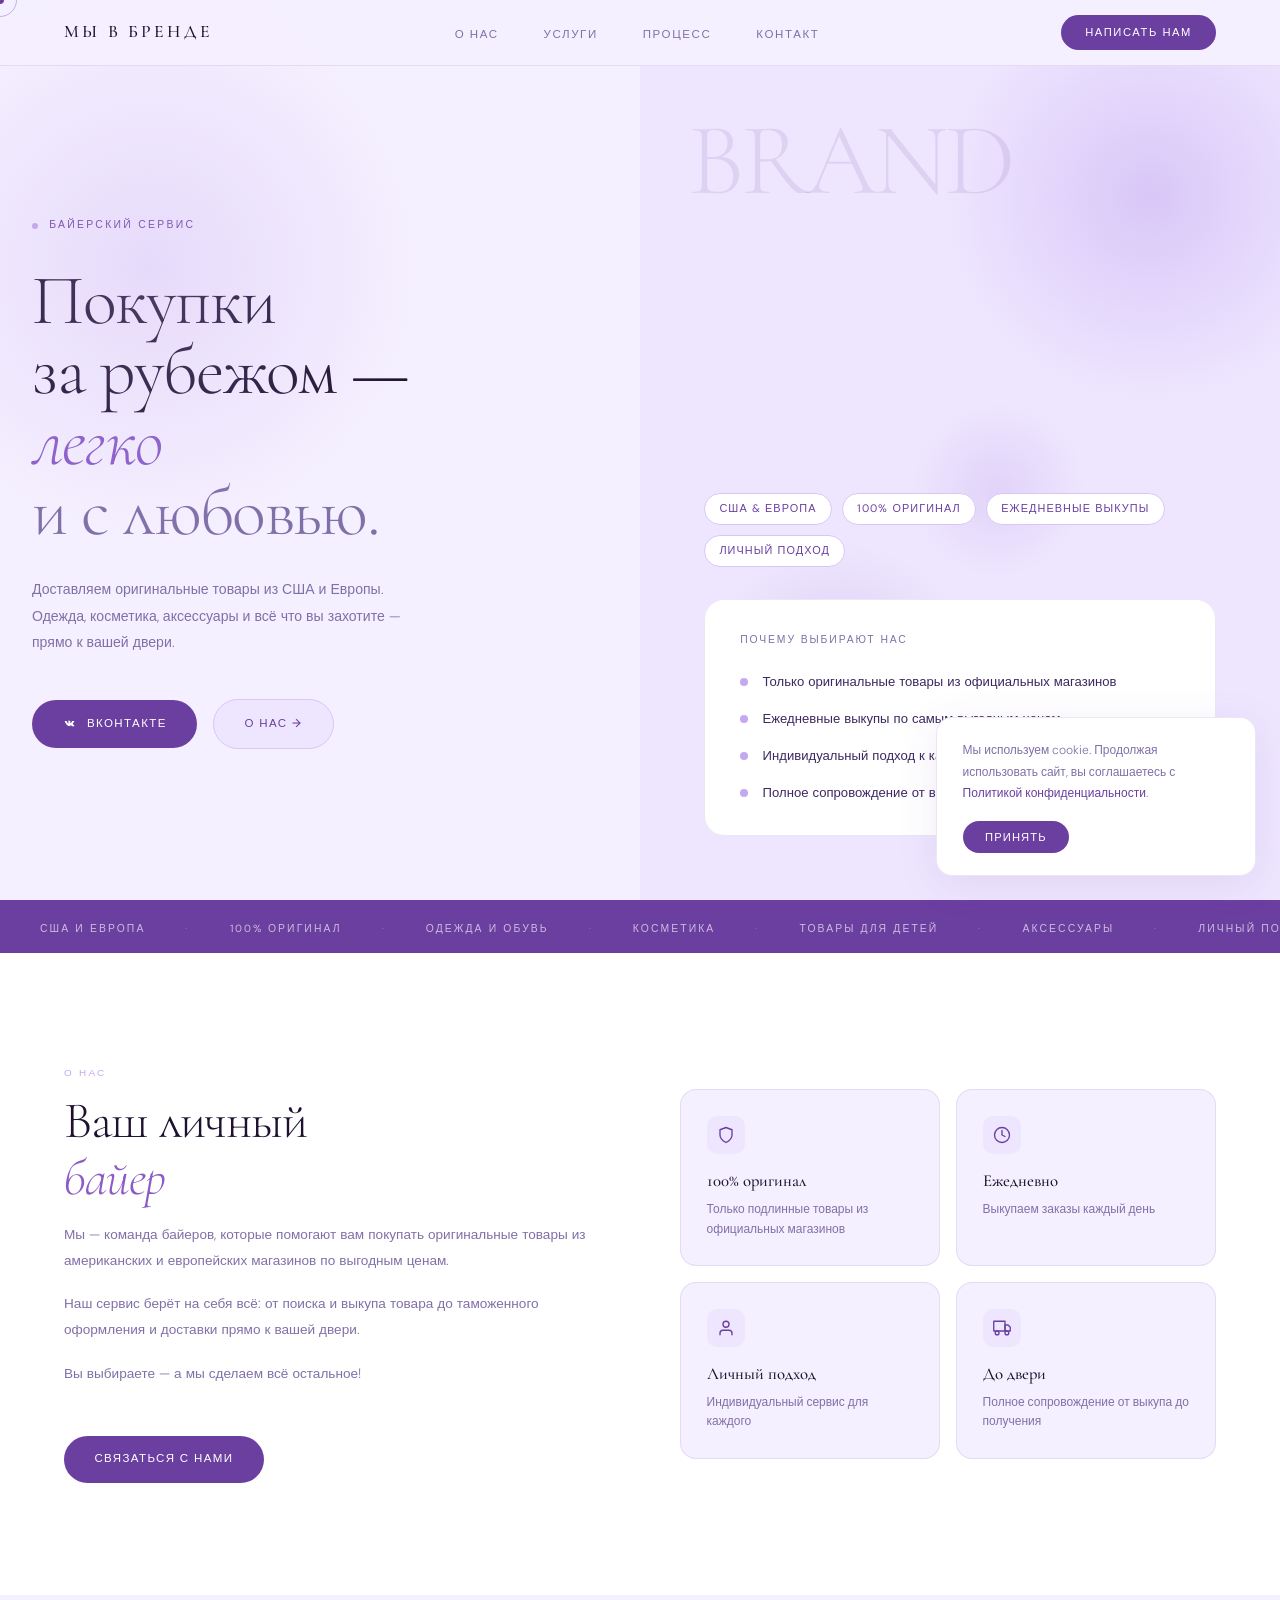
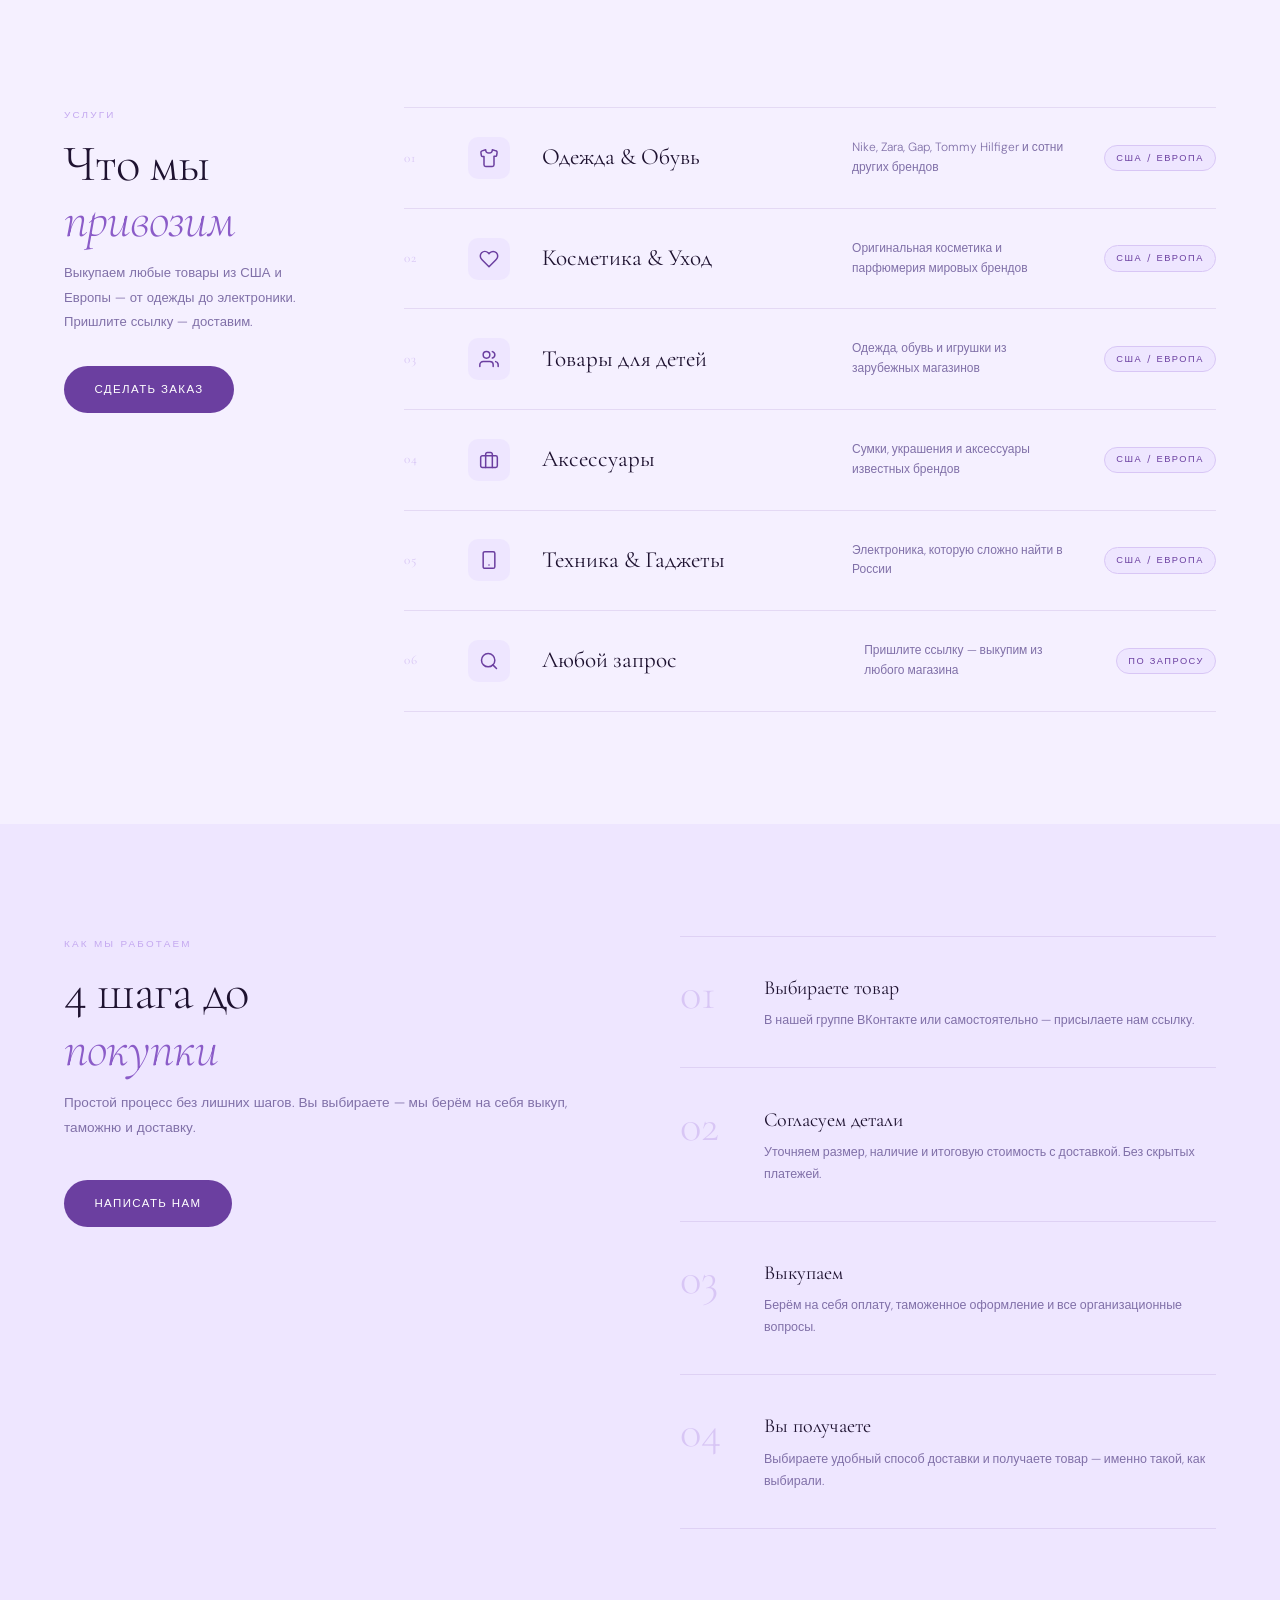
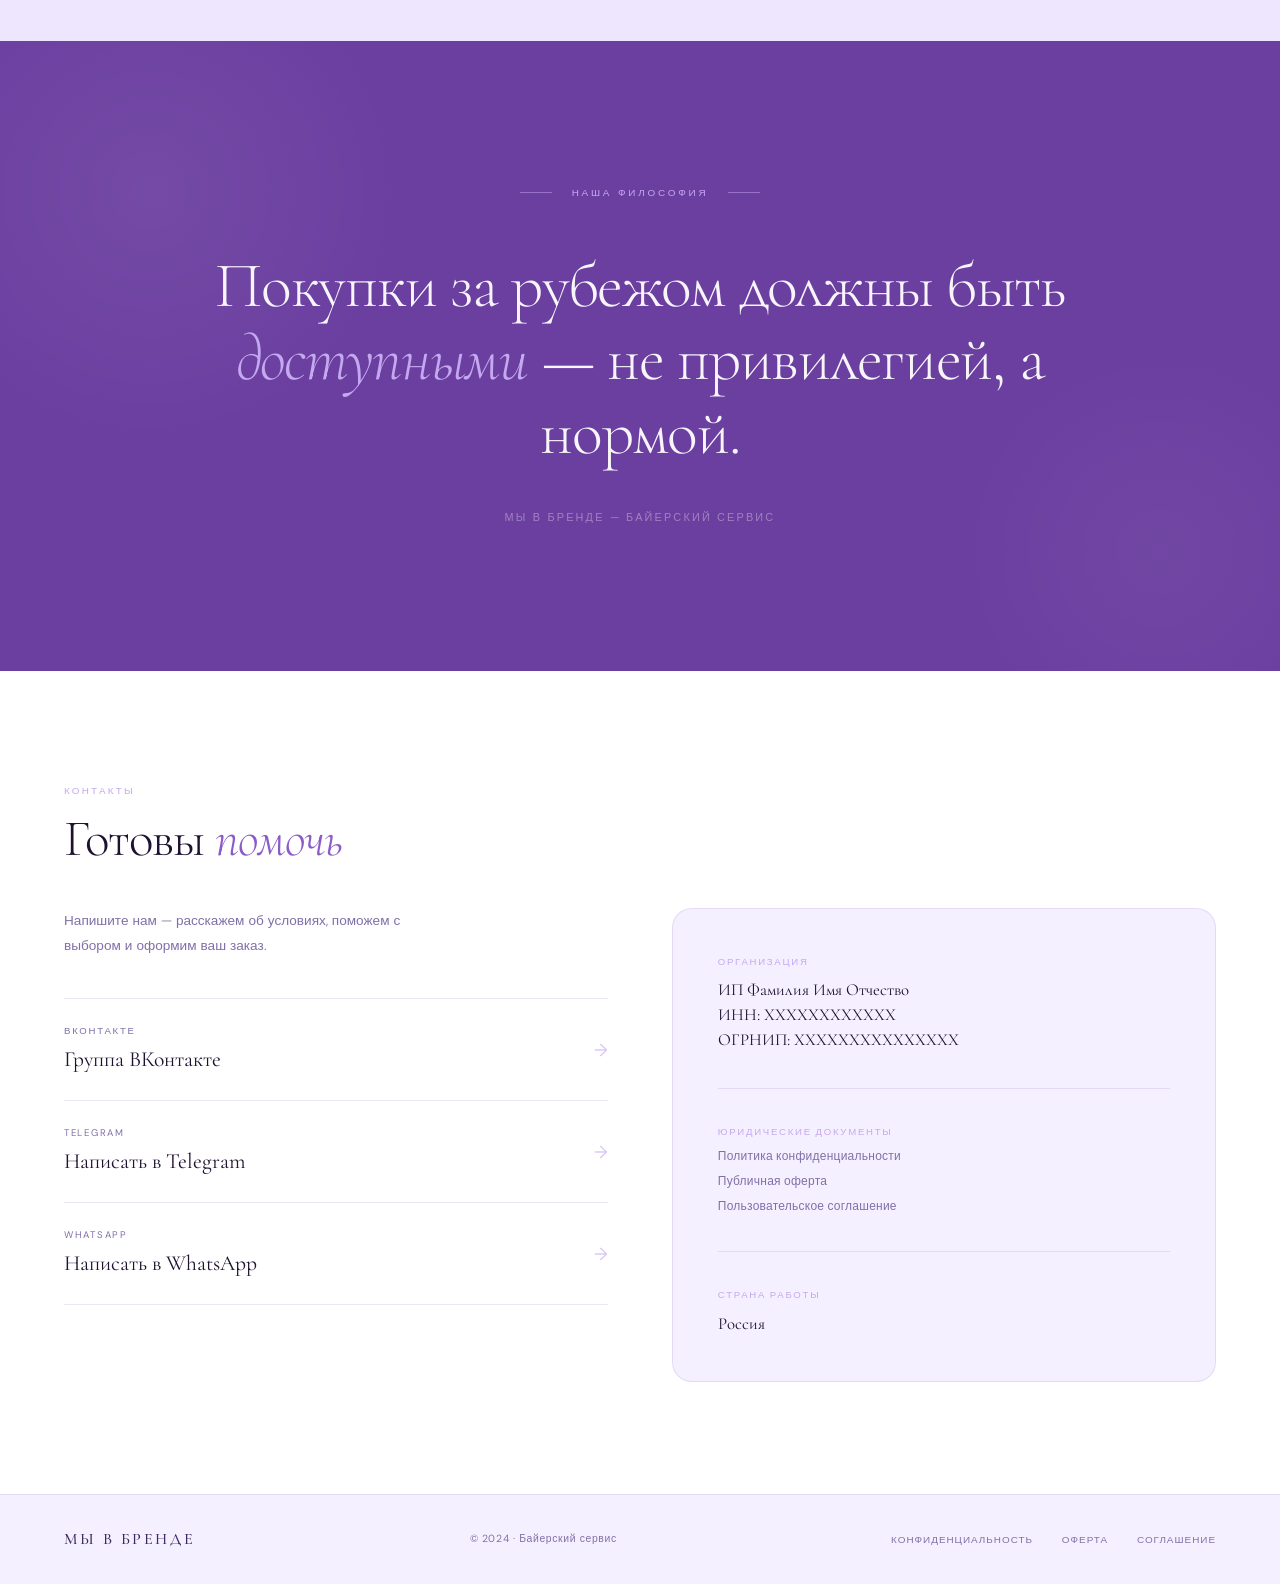
==== index.html @ 9b5fc6b2 "Create index.html" ====
<!DOCTYPE html>
<html lang="ru">
<head>
<meta charset="UTF-8"/>
<meta name="viewport" content="width=device-width, initial-scale=1.0"/>
<title>Мы в бренде</title>
<link href="https://fonts.googleapis.com/css2?family=Cormorant+Garamond:ital,wght@0,300;0,400;0,500;1,300;1,400;1,500&family=DM+Sans:ital,wght@0,300;0,400;0,500;1,300&display=swap" rel="stylesheet"/>
<style>
:root {
  --bg:      #F5F0FF;
  --bg2:     #EEE6FF;
  --bg3:     #E4D8FF;
  --purple:  #6B3FA0;
  --purple2: #8B5CC8;
  --lavender:#C4A8F0;
  --soft:    #D8C6F5;
  --ink:     #1E1230;
  --ink2:    #3D2860;
  --muted:   #8070A8;
  --line:    rgba(107,63,160,0.12);
  --white:   #FFFFFF;
}

*, *::before, *::after { box-sizing: border-box; margin: 0; padding: 0; }
html { scroll-behavior: smooth; }
body {
  font-family: 'DM Sans', sans-serif;
  background: var(--bg);
  color: var(--ink);
  line-height: 1.6;
  cursor: none;
}

/* CURSOR */
.cursor {
  width: 8px; height: 8px;
  background: var(--purple);
  border-radius: 50%;
  position: fixed; top: 0; left: 0;
  pointer-events: none; z-index: 9999;
  transform: translate(-50%,-50%);
  transition: width .2s, height .2s, background .2s;
}
.cursor-ring {
  width: 34px; height: 34px;
  border: 1px solid rgba(107,63,160,0.35);
  border-radius: 50%;
  position: fixed; top: 0; left: 0;
  pointer-events: none; z-index: 9998;
  transform: translate(-50%,-50%);
  transition: width .25s, height .25s, border-color .25s;
}
.cursor.hov { width: 6px; height: 6px; background: var(--lavender); }
.cursor-ring.hov { width: 54px; height: 54px; border-color: rgba(107,63,160,0.2); }

/* NAV */
nav {
  position: fixed; top: 0; left: 0; right: 0; z-index: 100;
  display: flex; align-items: center; justify-content: space-between;
  padding: 0 5%; height: 66px;
  background: rgba(245,240,255,0.88);
  backdrop-filter: blur(20px);
  border-bottom: 1px solid var(--line);
}
.logo {
  font-family: 'Cormorant Garamond', serif;
  font-size: 1.1rem; font-weight: 500;
  letter-spacing: 0.18em; text-transform: uppercase;
  color: var(--ink); text-decoration: none;
}
.nav-links { display: flex; gap: 2.8rem; list-style: none; }
.nav-links a {
  font-size: 0.72rem; font-weight: 400;
  letter-spacing: 0.14em; text-transform: uppercase;
  color: var(--muted); text-decoration: none;
  transition: color .22s;
}
.nav-links a:hover { color: var(--purple); }
.nav-cta {
  font-size: 0.7rem; font-weight: 500;
  letter-spacing: 0.14em; text-transform: uppercase;
  color: var(--white); background: var(--purple);
  padding: 0.55rem 1.5rem; text-decoration: none;
  border-radius: 50px;
  transition: background .22s;
}
.nav-cta:hover { background: var(--purple2); }

/* HERO */
#hero {
  min-height: 100vh;
  padding-top: 66px;
  display: grid;
  grid-template-columns: 1fr 1fr;
  overflow: hidden;
}
.hero-left {
  display: flex; flex-direction: column; justify-content: center;
  padding: 5rem 4rem 5rem 5%;
  position: relative;
}
/* soft blob bg */
.hero-left::before {
  content: '';
  position: absolute;
  width: 600px; height: 600px;
  background: radial-gradient(circle, rgba(196,168,240,0.3) 0%, transparent 65%);
  top: -100px; left: -150px;
  pointer-events: none;
}
.hero-eyebrow {
  display: inline-flex; align-items: center; gap: 0.7rem;
  font-size: 0.65rem; font-weight: 500;
  letter-spacing: 0.22em; text-transform: uppercase;
  color: var(--purple);
  margin-bottom: 2rem;
}
.hero-eyebrow-dot {
  width: 6px; height: 6px;
  background: var(--lavender); border-radius: 50%;
}
h1 {
  font-family: 'Cormorant Garamond', serif;
  font-size: clamp(3rem, 5.5vw, 6.5rem);
  font-weight: 300; line-height: 1.0;
  letter-spacing: -0.02em;
  color: var(--ink);
  margin-bottom: 1.8rem;
}
h1 em { font-style: italic; color: var(--purple2); }
h1 span { display: block; color: var(--muted); font-weight: 300; }
.hero-desc {
  font-size: 0.88rem; font-weight: 300;
  color: var(--muted); max-width: 380px;
  line-height: 1.85; margin-bottom: 2.8rem;
}
.hero-btns { display: flex; gap: 1rem; align-items: center; flex-wrap: wrap; }
.btn-solid {
  display: inline-flex; align-items: center; gap: 0.6rem;
  font-size: 0.72rem; font-weight: 500; letter-spacing: 0.12em; text-transform: uppercase;
  color: var(--white); background: var(--purple);
  padding: 0.9rem 1.9rem; border-radius: 50px; text-decoration: none;
  transition: background .22s, transform .15s;
}
.btn-solid:hover { background: var(--purple2); transform: translateY(-1px); }
.btn-soft {
  display: inline-flex; align-items: center; gap: 0.6rem;
  font-size: 0.72rem; font-weight: 500; letter-spacing: 0.12em; text-transform: uppercase;
  color: var(--purple); background: var(--bg2);
  padding: 0.9rem 1.9rem; border-radius: 50px; text-decoration: none;
  border: 1px solid var(--soft);
  transition: background .22s, border-color .22s;
}
.btn-soft:hover { background: var(--bg3); border-color: var(--lavender); }

/* hero right: large decorative area */
.hero-right {
  position: relative; overflow: hidden;
  background: var(--bg2);
  display: flex; flex-direction: column;
  justify-content: flex-end;
  padding: 4rem;
}
.hero-blob {
  position: absolute;
  border-radius: 50%;
  pointer-events: none;
}
.hero-blob.b1 {
  width: 420px; height: 420px;
  background: radial-gradient(circle, rgba(196,168,240,0.5) 0%, transparent 70%);
  top: -80px; right: -80px;
}
.hero-blob.b2 {
  width: 280px; height: 280px;
  background: radial-gradient(circle, rgba(107,63,160,0.15) 0%, transparent 70%);
  bottom: 80px; left: 60px;
}
.hero-blob.b3 {
  width: 180px; height: 180px;
  background: radial-gradient(circle, rgba(216,198,245,0.6) 0%, transparent 70%);
  top: 40%; right: 30%;
}
.hero-right-content { position: relative; z-index: 1; }
.hero-big-text {
  font-family: 'Cormorant Garamond', serif;
  font-size: clamp(4rem, 8vw, 9rem);
  font-weight: 300; line-height: 0.9;
  letter-spacing: -0.03em;
  color: rgba(107,63,160,0.12);
  position: absolute; top: 3rem; left: 3rem;
  pointer-events: none; z-index: 0;
}
.hero-pills {
  display: flex; flex-wrap: wrap; gap: 0.6rem;
  margin-bottom: 2rem; position: relative; z-index: 1;
}
.pill {
  font-size: 0.68rem; font-weight: 400;
  letter-spacing: 0.1em; text-transform: uppercase;
  color: var(--purple);
  background: var(--white);
  border: 1px solid var(--soft);
  padding: 0.4rem 0.9rem; border-radius: 50px;
}
.hero-card {
  background: var(--white);
  border: 1px solid var(--line);
  border-radius: 20px;
  padding: 2rem 2.2rem;
  position: relative; z-index: 1;
}
.hero-card-title {
  font-size: 0.65rem; font-weight: 500;
  letter-spacing: 0.18em; text-transform: uppercase;
  color: var(--muted); margin-bottom: 1.4rem;
}
.hero-feats { display: flex; flex-direction: column; gap: 1rem; }
.hero-feat {
  display: flex; align-items: center; gap: 0.9rem;
}
.feat-dot {
  width: 8px; height: 8px; flex-shrink: 0;
  background: var(--lavender); border-radius: 50%;
}
.feat-text {
  font-size: 0.82rem; font-weight: 400; color: var(--ink2);
}

/* MARQUEE */
.marquee-wrap {
  overflow: hidden; white-space: nowrap;
  background: var(--purple);
  padding: 0.85rem 0;
}
.marquee-inner { display: inline-block; animation: mar 24s linear infinite; }
.marquee-inner span {
  font-size: 0.65rem; font-weight: 400;
  letter-spacing: 0.2em; text-transform: uppercase;
  color: rgba(255,255,255,0.65);
  padding: 0 2.5rem;
}
.marquee-inner span.sep { color: rgba(255,255,255,0.25); padding: 0; }
@keyframes mar { from{transform:translateX(0)} to{transform:translateX(-50%)} }

/* SECTIONS */
.sec { padding: 7rem 5%; }
.sec-eyebrow {
  font-size: 0.62rem; font-weight: 500;
  letter-spacing: 0.22em; text-transform: uppercase;
  color: var(--lavender); margin-bottom: 0.8rem;
}
h2.sh {
  font-family: 'Cormorant Garamond', serif;
  font-size: clamp(2.2rem, 4vw, 4rem);
  font-weight: 300; color: var(--ink);
  line-height: 1.1; letter-spacing: -0.02em;
  margin-bottom: 0.6rem;
}
h2.sh em { font-style: italic; color: var(--purple2); }
.sec-sub {
  font-size: 0.85rem; font-weight: 300;
  color: var(--muted); max-width: 460px;
  line-height: 1.85; margin-bottom: 3.5rem;
}

/* ABOUT */
#about { background: var(--white); }
.about-grid {
  display: grid; grid-template-columns: 1fr 1fr; gap: 5rem; align-items: center;
}
.about-text p {
  font-size: 0.85rem; font-weight: 300;
  color: var(--muted); line-height: 1.9; margin-bottom: 1.1rem;
}
.about-right {
  display: grid; grid-template-columns: 1fr 1fr; gap: 1rem;
}
.about-card {
  background: var(--bg); border: 1px solid var(--line);
  border-radius: 16px; padding: 1.6rem;
}
.about-card-ico {
  width: 38px; height: 38px;
  background: var(--bg2); border-radius: 10px;
  display: flex; align-items: center; justify-content: center;
  margin-bottom: 0.9rem;
}
.about-card h4 {
  font-family: 'Cormorant Garamond', serif;
  font-size: 1.05rem; font-weight: 500; color: var(--ink);
  margin-bottom: 0.3rem;
}
.about-card p { font-size: 0.75rem; color: var(--muted); line-height: 1.65; font-weight: 300; }

/* SERVICES */
#services { background: var(--bg); }
.services-layout { display: grid; grid-template-columns: 260px 1fr; gap: 5rem; align-items: start; }
.services-sticky { position: sticky; top: 86px; }
.services-sticky p { font-size: 0.82rem; font-weight: 300; color: var(--muted); margin-top: 0.8rem; margin-bottom: 2rem; line-height: 1.85; }
.s-list { list-style: none; border-top: 1px solid var(--line); }
.s-item {
  display: flex; align-items: center; gap: 2rem;
  padding: 1.8rem 0;
  border-bottom: 1px solid var(--line);
  transition: background .2s; position: relative;
}
.s-num {
  font-family: 'Cormorant Garamond', serif;
  font-size: 0.82rem; color: var(--soft);
  letter-spacing: 0.1em; flex-shrink: 0; width: 32px;
}
.s-ico {
  width: 42px; height: 42px; flex-shrink: 0;
  background: var(--bg2); border-radius: 10px;
  display: flex; align-items: center; justify-content: center;
  transition: background .22s;
}
.s-item:hover .s-ico { background: var(--bg3); }
.s-name {
  font-family: 'Cormorant Garamond', serif;
  font-size: 1.45rem; font-weight: 400; color: var(--ink);
  flex: 1; transition: color .22s;
}
.s-item:hover .s-name { color: var(--purple); }
.s-desc { font-size: 0.75rem; font-weight: 300; color: var(--muted); max-width: 220px; line-height: 1.65; }
.s-tag {
  font-size: 0.58rem; letter-spacing: 0.16em; text-transform: uppercase;
  color: var(--purple); background: var(--bg2);
  border: 1px solid var(--soft); padding: 0.3rem 0.7rem;
  border-radius: 50px; white-space: nowrap; flex-shrink: 0;
}

/* STEPS */
#steps { background: var(--bg2); }
.steps-layout {
  display: grid; grid-template-columns: 1fr 1fr; gap: 5rem; align-items: start;
}
.steps-left h2 { margin-bottom: 0.8rem; }
.steps-left p { font-size: 0.85rem; font-weight: 300; color: var(--muted); line-height: 1.85; margin-bottom: 2.5rem; }
.steps-right { display: flex; flex-direction: column; gap: 0; border-top: 1px solid var(--line); }
.step-row {
  display: flex; gap: 2rem; align-items: flex-start;
  padding: 2.2rem 0; border-bottom: 1px solid var(--line);
}
.step-n {
  font-family: 'Cormorant Garamond', serif;
  font-size: 2.8rem; font-weight: 300;
  color: var(--soft); line-height: 1; flex-shrink: 0;
  width: 52px;
}
.step-title {
  font-family: 'Cormorant Garamond', serif;
  font-size: 1.25rem; font-weight: 400; color: var(--ink);
  margin-bottom: 0.4rem;
}
.step-desc { font-size: 0.78rem; font-weight: 300; color: var(--muted); line-height: 1.75; }

/* PHILOSOPHY */
#philosophy {
  padding: 9rem 5%;
  background: var(--purple);
  position: relative; overflow: hidden;
  text-align: center;
}
.phil-blob {
  position: absolute; pointer-events: none; border-radius: 50%;
}
.phil-blob.pb1 { width: 500px; height: 500px; background: radial-gradient(circle, rgba(255,255,255,0.06) 0%, transparent 70%); top: -100px; left: -100px; }
.phil-blob.pb2 { width: 400px; height: 400px; background: radial-gradient(circle, rgba(255,255,255,0.04) 0%, transparent 70%); bottom: -80px; right: -80px; }
.phil-label {
  font-size: 0.62rem; font-weight: 500; letter-spacing: 0.28em; text-transform: uppercase;
  color: var(--lavender); margin-bottom: 3rem;
  display: flex; align-items: center; justify-content: center; gap: 1.2rem;
}
.phil-label::before, .phil-label::after { content: ''; width: 32px; height: 1px; background: var(--lavender); opacity: 0.5; }
.phil-quote {
  font-family: 'Cormorant Garamond', serif;
  font-size: clamp(2rem, 5vw, 5rem);
  font-weight: 300; line-height: 1.15;
  letter-spacing: -0.02em;
  color: rgba(255,255,255,0.95);
  max-width: 860px; margin: 0 auto 2.5rem;
  position: relative; z-index: 1;
}
.phil-quote em { font-style: italic; color: var(--lavender); }
.phil-sub {
  font-size: 0.68rem; font-weight: 400;
  letter-spacing: 0.2em; text-transform: uppercase;
  color: rgba(255,255,255,0.35);
  position: relative; z-index: 1;
}

/* CONTACT */
#contact { background: var(--white); }
.contact-grid { display: grid; grid-template-columns: 1fr 1fr; gap: 4rem; }
.contact-left h2 { margin-bottom: 1rem; }
.contact-left p { font-size: 0.85rem; font-weight: 300; color: var(--muted); line-height: 1.85; margin-bottom: 2.5rem; max-width: 360px; }
.contact-channels { display: flex; flex-direction: column; gap: 0; border-top: 1px solid var(--line); }
.ch-link {
  display: flex; align-items: center; justify-content: space-between;
  padding: 1.5rem 0; border-bottom: 1px solid var(--line);
  text-decoration: none; transition: padding-left .25s;
}
.ch-link:hover { padding-left: 0.4rem; }
.ch-label { font-size: 0.6rem; font-weight: 400; letter-spacing: 0.18em; text-transform: uppercase; color: var(--muted); margin-bottom: 0.2rem; }
.ch-name { font-family: 'Cormorant Garamond', serif; font-size: 1.35rem; font-weight: 400; color: var(--ink); transition: color .22s; }
.ch-link:hover .ch-name { color: var(--purple); }
.ch-arrow { color: var(--soft); font-size: 1.1rem; transition: color .22s, transform .22s; }
.ch-link:hover .ch-arrow { color: var(--purple); transform: translateX(4px); }

.contact-right {
  background: var(--bg); border: 1px solid var(--line);
  border-radius: 20px; padding: 2.8rem;
  display: flex; flex-direction: column; gap: 2.2rem;
}
.info-group {}
.info-label { font-size: 0.6rem; font-weight: 500; letter-spacing: 0.18em; text-transform: uppercase; color: var(--lavender); margin-bottom: 0.5rem; }
.info-val { font-family: 'Cormorant Garamond', serif; font-size: 1.05rem; font-weight: 400; color: var(--ink); line-height: 1.5; }
.info-links { display: flex; flex-direction: column; gap: 0.35rem; }
.info-links a { font-size: 0.75rem; color: var(--muted); text-decoration: none; cursor: pointer; transition: color .2s; letter-spacing: 0.02em; }
.info-links a:hover { color: var(--purple); }
.contact-divider { height: 1px; background: var(--line); }

/* FOOTER */
footer {
  background: var(--bg); border-top: 1px solid var(--line);
  padding: 2rem 5%;
  display: flex; align-items: center; justify-content: space-between;
  flex-wrap: wrap; gap: 1rem;
}
.f-logo { font-family: 'Cormorant Garamond', serif; font-size: 1rem; font-weight: 500; letter-spacing: 0.16em; text-transform: uppercase; color: var(--ink2); text-decoration: none; }
.f-copy { font-size: 0.65rem; color: var(--muted); letter-spacing: 0.06em; }
.f-docs { display: flex; gap: 1.8rem; }
.f-docs a { font-size: 0.62rem; letter-spacing: 0.1em; text-transform: uppercase; color: var(--muted); text-decoration: none; cursor: pointer; transition: color .2s; }
.f-docs a:hover { color: var(--purple); }

/* MODAL */
.modal-overlay {
  position: fixed; inset: 0;
  background: rgba(30,18,48,0.6);
  backdrop-filter: blur(16px);
  z-index: 999;
  display: flex; align-items: center; justify-content: center;
  padding: 2rem;
  opacity: 0; pointer-events: none; transition: opacity .28s;
}
.modal-overlay.open { opacity: 1; pointer-events: all; }
.modal {
  background: var(--white); border: 1px solid var(--line);
  border-radius: 20px;
  width: 100%; max-width: 640px; max-height: 82vh;
  display: flex; flex-direction: column;
  transform: translateY(18px); transition: transform .28s;
}
.modal-overlay.open .modal { transform: translateY(0); }
.modal-head {
  padding: 1.8rem 2.2rem 1.4rem;
  border-bottom: 1px solid var(--line);
  display: flex; align-items: center; justify-content: space-between; flex-shrink: 0;
}
.modal-head h3 { font-family: 'Cormorant Garamond', serif; font-size: 1.15rem; font-weight: 500; color: var(--ink); }
.modal-close { width: 30px; height: 30px; border: 1px solid var(--line); border-radius: 50%; display: flex; align-items: center; justify-content: center; cursor: pointer; font-size: 0.72rem; color: var(--muted); transition: background .2s, color .2s; }
.modal-close:hover { background: var(--bg); color: var(--purple); }
.modal-body { padding: 2rem 2.2rem; overflow-y: auto; flex: 1; }
.modal-body h4 { font-size: 0.68rem; font-weight: 500; letter-spacing: 0.16em; text-transform: uppercase; color: var(--purple); margin: 1.6rem 0 0.5rem; }
.modal-body h4:first-child { margin-top: 0; }
.modal-body p { font-size: 0.8rem; color: var(--muted); line-height: 1.85; margin-bottom: 0.5rem; font-weight: 300; }
.modal-body ul { padding-left: 1.1rem; margin-bottom: 0.5rem; }
.modal-body ul li { font-size: 0.8rem; color: var(--muted); line-height: 1.85; font-weight: 300; }

/* COOKIE */
.cookie {
  position: fixed; bottom: 1.5rem; right: 1.5rem;
  background: var(--white); border: 1px solid var(--line);
  border-radius: 16px; padding: 1.4rem 1.6rem;
  max-width: 320px; z-index: 998;
  box-shadow: 0 8px 40px rgba(107,63,160,0.1);
  transition: opacity .3s, transform .3s;
}
.cookie.hidden { opacity: 0; transform: translateY(10px); pointer-events: none; }
.cookie p { font-size: 0.75rem; color: var(--muted); line-height: 1.8; margin-bottom: 1rem; font-weight: 300; }
.cookie p a { color: var(--purple); cursor: pointer; }
.cookie-btn { background: var(--purple); color: #fff; border: none; border-radius: 50px; padding: 0.55rem 1.4rem; font-size: 0.7rem; font-weight: 500; letter-spacing: 0.1em; text-transform: uppercase; cursor: pointer; font-family: 'DM Sans', sans-serif; transition: background .2s; }
.cookie-btn:hover { background: var(--purple2); }

/* MOBILE */
@media (max-width: 960px) {
  #hero { grid-template-columns: 1fr; }
  .hero-left { padding: 4rem 5%; }
  .hero-right { min-height: 380px; padding: 2.5rem; }
  .about-grid, .steps-layout, .contact-grid { grid-template-columns: 1fr; gap: 3rem; }
  .services-layout { grid-template-columns: 1fr; gap: 2rem; }
  .services-sticky { position: static; }
  .s-desc, .s-tag { display: none; }
  .nav-links { display: none; }
  .about-right { grid-template-columns: 1fr; }
}
@media (max-width: 560px) {
  h1 { font-size: 3rem; }
  .cookie { left: 1rem; right: 1rem; max-width: none; }
}
</style>
</head>
<body>

<div class="cursor" id="c"></div>
<div class="cursor-ring" id="cr"></div>

<!-- NAV -->
<nav>
  <a href="#hero" class="logo">Мы в бренде</a>
  <ul class="nav-links">
    <li><a href="#about">О нас</a></li>
    <li><a href="#services">Услуги</a></li>
    <li><a href="#steps">Процесс</a></li>
    <li><a href="#contact">Контакт</a></li>
  </ul>
  <a href="https://vk.com/" target="_blank" class="nav-cta">Написать нам</a>
</nav>

<!-- HERO -->
<section id="hero">
  <div class="hero-left">
    <div class="hero-eyebrow">
      <span class="hero-eyebrow-dot"></span>
      Байерский сервис
    </div>
    <h1>
      Покупки<br>
      за рубежом —<br>
      <em>легко</em>
      <span>и с любовью.</span>
    </h1>
    <p class="hero-desc">Доставляем оригинальные товары из США и Европы. Одежда, косметика, аксессуары и всё что вы захотите — прямо к вашей двери.</p>
    <div class="hero-btns">
      <a href="https://vk.com/" target="_blank" class="btn-solid">
        <svg width="15" height="15" viewBox="0 0 24 24"><path d="M12.87 16.5s.26-.03.4-.18c.12-.14.12-.4.12-.4s-.02-1.22.55-1.4c.56-.17 1.28 1.18 2.04 1.7.58.39 1.02.3 1.02.3l2.04-.03s1.07-.06.56-1c-.04-.07-.3-.65-1.56-1.83-1.31-1.24-1.14-1.04.45-3.18.97-1.3 1.36-2.09 1.24-2.43-.12-.32-.82-.24-.82-.24l-2.3.01s-.17-.02-.3.06c-.12.08-.2.26-.2.26s-.37 1.01-.87 1.87c-1.05 1.78-1.47 1.87-1.64 1.76-.4-.26-.3-1.04-.3-1.6 0-1.74.26-2.47-.51-2.65-.26-.06-.45-.1-1.1-.11-.84-.01-1.56 0-1.96.2-.27.13-.47.43-.35.45.16.02.51.1.7.36.23.34.22 1.1.22 1.1s.13 2.04-.31 2.3c-.3.17-.72-.18-1.62-1.79-.48-.84-.84-1.77-.84-1.77s-.07-.17-.19-.27c-.15-.11-.35-.14-.35-.14l-2.18.01s-.33.01-.45.15c-.11.13-.01.4-.01.4s1.7 3.97 3.62 5.97c1.76 1.83 3.76 1.71 3.76 1.71h.91z" fill="white"/></svg>
        ВКонтакте
      </a>
      <a href="#about" class="btn-soft">О нас →</a>
    </div>
  </div>

  <div class="hero-right">
    <div class="hero-blob b1"></div>
    <div class="hero-blob b2"></div>
    <div class="hero-blob b3"></div>
    <div class="hero-big-text">BRAND</div>
    <div class="hero-pills">
      <span class="pill">США & Европа</span>
      <span class="pill">100% Оригинал</span>
      <span class="pill">Ежедневные выкупы</span>
      <span class="pill">Личный подход</span>
    </div>
    <div class="hero-card">
      <div class="hero-card-title">Почему выбирают нас</div>
      <div class="hero-feats">
        <div class="hero-feat"><div class="feat-dot"></div><div class="feat-text">Только оригинальные товары из официальных магазинов</div></div>
        <div class="hero-feat"><div class="feat-dot"></div><div class="feat-text">Ежедневные выкупы по самым выгодным ценам</div></div>
        <div class="hero-feat"><div class="feat-dot"></div><div class="feat-text">Индивидуальный подход к каждому клиенту</div></div>
        <div class="hero-feat"><div class="feat-dot"></div><div class="feat-text">Полное сопровождение от выкупа до получения</div></div>
      </div>
    </div>
  </div>
</section>

<!-- MARQUEE -->
<div class="marquee-wrap">
  <div class="marquee-inner">
    <span>США и Европа</span><span class="sep">·</span><span>100% Оригинал</span><span class="sep">·</span><span>Одежда и обувь</span><span class="sep">·</span><span>Косметика</span><span class="sep">·</span><span>Товары для детей</span><span class="sep">·</span><span>Аксессуары</span><span class="sep">·</span><span>Личный подход</span><span class="sep">·</span><span>Доставка по России</span><span class="sep">·</span>
    <span>США и Европа</span><span class="sep">·</span><span>100% Оригинал</span><span class="sep">·</span><span>Одежда и обувь</span><span class="sep">·</span><span>Косметика</span><span class="sep">·</span><span>Товары для детей</span><span class="sep">·</span><span>Аксессуары</span><span class="sep">·</span><span>Личный подход</span><span class="sep">·</span><span>Доставка по России</span><span class="sep">·</span>
  </div>
</div>

<!-- ABOUT -->
<section class="sec" id="about">
  <div class="about-grid">
    <div>
      <div class="sec-eyebrow">О нас</div>
      <h2 class="sh">Ваш личный<br><em>байер</em></h2>
      <div class="about-text" style="margin-top:1rem;">
        <p>Мы — команда байеров, которые помогают вам покупать оригинальные товары из американских и европейских магазинов по выгодным ценам.</p>
        <p>Наш сервис берёт на себя всё: от поиска и выкупа товара до таможенного оформления и доставки прямо к вашей двери.</p>
        <p>Вы выбираете — а мы сделаем всё остальное!</p>
      </div>
      <a href="https://vk.com/" target="_blank" class="btn-solid" style="margin-top:2rem;">Связаться с нами</a>
    </div>
    <div class="about-right">
      <div class="about-card">
        <div class="about-card-ico"><svg width="18" height="18" viewBox="0 0 24 24" fill="none" stroke="#6B3FA0" stroke-width="1.8" stroke-linecap="round" stroke-linejoin="round"><path d="M12 22s8-4 8-10V5l-8-3-8 3v7c0 6 8 10 8 10z"/></svg></div>
        <h4>100% оригинал</h4>
        <p>Только подлинные товары из официальных магазинов</p>
      </div>
      <div class="about-card">
        <div class="about-card-ico"><svg width="18" height="18" viewBox="0 0 24 24" fill="none" stroke="#6B3FA0" stroke-width="1.8" stroke-linecap="round" stroke-linejoin="round"><circle cx="12" cy="12" r="10"/><polyline points="12 6 12 12 16 14"/></svg></div>
        <h4>Ежедневно</h4>
        <p>Выкупаем заказы каждый день</p>
      </div>
      <div class="about-card">
        <div class="about-card-ico"><svg width="18" height="18" viewBox="0 0 24 24" fill="none" stroke="#6B3FA0" stroke-width="1.8" stroke-linecap="round" stroke-linejoin="round"><path d="M20 21v-2a4 4 0 0 0-4-4H8a4 4 0 0 0-4 4v2"/><circle cx="12" cy="7" r="4"/></svg></div>
        <h4>Личный подход</h4>
        <p>Индивидуальный сервис для каждого</p>
      </div>
      <div class="about-card">
        <div class="about-card-ico"><svg width="18" height="18" viewBox="0 0 24 24" fill="none" stroke="#6B3FA0" stroke-width="1.8" stroke-linecap="round" stroke-linejoin="round"><rect x="1" y="3" width="15" height="13"/><polygon points="16 8 20 8 23 11 23 16 16 16 16 8"/><circle cx="5.5" cy="18.5" r="2.5"/><circle cx="18.5" cy="18.5" r="2.5"/></svg></div>
        <h4>До двери</h4>
        <p>Полное сопровождение от выкупа до получения</p>
      </div>
    </div>
  </div>
</section>

<!-- SERVICES -->
<section class="sec" id="services">
  <div class="services-layout">
    <div class="services-sticky">
      <div class="sec-eyebrow">Услуги</div>
      <h2 class="sh">Что мы<br><em>привозим</em></h2>
      <p>Выкупаем любые товары из США и Европы — от одежды до электроники. Пришлите ссылку — доставим.</p>
      <a href="https://vk.com/" target="_blank" class="btn-solid">Сделать заказ</a>
    </div>
    <ul class="s-list">
      <li class="s-item">
        <span class="s-num">01</span>
        <div class="s-ico"><svg width="20" height="20" viewBox="0 0 24 24" fill="none" stroke="#6B3FA0" stroke-width="1.8" stroke-linecap="round" stroke-linejoin="round"><path d="M20.38 3.46L16 2a4 4 0 0 1-8 0L3.62 3.46a2 2 0 0 0-1.34 2.23l.58 3.57a1 1 0 0 0 .99.84H6v10c0 1.1.9 2 2 2h8a2 2 0 0 0 2-2V10h2.15a1 1 0 0 0 .99-.84l.58-3.57a2 2 0 0 0-1.34-2.23z"/></svg></div>
        <span class="s-name">Одежда & Обувь</span>
        <span class="s-desc">Nike, Zara, Gap, Tommy Hilfiger и сотни других брендов</span>
        <span class="s-tag">США / Европа</span>
      </li>
      <li class="s-item">
        <span class="s-num">02</span>
        <div class="s-ico"><svg width="20" height="20" viewBox="0 0 24 24" fill="none" stroke="#6B3FA0" stroke-width="1.8" stroke-linecap="round" stroke-linejoin="round"><path d="M20.84 4.61a5.5 5.5 0 0 0-7.78 0L12 5.67l-1.06-1.06a5.5 5.5 0 0 0-7.78 7.78l1.06 1.06L12 21.23l7.78-7.78 1.06-1.06a5.5 5.5 0 0 0 0-7.78z"/></svg></div>
        <span class="s-name">Косметика & Уход</span>
        <span class="s-desc">Оригинальная косметика и парфюмерия мировых брендов</span>
        <span class="s-tag">США / Европа</span>
      </li>
      <li class="s-item">
        <span class="s-num">03</span>
        <div class="s-ico"><svg width="20" height="20" viewBox="0 0 24 24" fill="none" stroke="#6B3FA0" stroke-width="1.8" stroke-linecap="round" stroke-linejoin="round"><path d="M17 21v-2a4 4 0 0 0-4-4H5a4 4 0 0 0-4 4v2"/><circle cx="9" cy="7" r="4"/><path d="M23 21v-2a4 4 0 0 0-3-3.87"/><path d="M16 3.13a4 4 0 0 1 0 7.75"/></svg></div>
        <span class="s-name">Товары для детей</span>
        <span class="s-desc">Одежда, обувь и игрушки из зарубежных магазинов</span>
        <span class="s-tag">США / Европа</span>
      </li>
      <li class="s-item">
        <span class="s-num">04</span>
        <div class="s-ico"><svg width="20" height="20" viewBox="0 0 24 24" fill="none" stroke="#6B3FA0" stroke-width="1.8" stroke-linecap="round" stroke-linejoin="round"><rect x="2" y="7" width="20" height="14" rx="2"/><path d="M16 21V5a2 2 0 0 0-2-2h-4a2 2 0 0 0-2 2v16"/></svg></div>
        <span class="s-name">Аксессуары</span>
        <span class="s-desc">Сумки, украшения и аксессуары известных брендов</span>
        <span class="s-tag">США / Европа</span>
      </li>
      <li class="s-item">
        <span class="s-num">05</span>
        <div class="s-ico"><svg width="20" height="20" viewBox="0 0 24 24" fill="none" stroke="#6B3FA0" stroke-width="1.8" stroke-linecap="round" stroke-linejoin="round"><rect x="5" y="2" width="14" height="20" rx="2"/><line x1="12" y1="18" x2="12.01" y2="18"/></svg></div>
        <span class="s-name">Техника & Гаджеты</span>
        <span class="s-desc">Электроника, которую сложно найти в России</span>
        <span class="s-tag">США / Европа</span>
      </li>
      <li class="s-item">
        <span class="s-num">06</span>
        <div class="s-ico"><svg width="20" height="20" viewBox="0 0 24 24" fill="none" stroke="#6B3FA0" stroke-width="1.8" stroke-linecap="round" stroke-linejoin="round"><circle cx="11" cy="11" r="8"/><line x1="21" y1="21" x2="16.65" y2="16.65"/></svg></div>
        <span class="s-name">Любой запрос</span>
        <span class="s-desc">Пришлите ссылку — выкупим из любого магазина</span>
        <span class="s-tag">По запросу</span>
      </li>
    </ul>
  </div>
</section>

<!-- STEPS -->
<section class="sec" id="steps">
  <div class="steps-layout">
    <div class="steps-left">
      <div class="sec-eyebrow">Как мы работаем</div>
      <h2 class="sh">4 шага до<br><em>покупки</em></h2>
      <p>Простой процесс без лишних шагов. Вы выбираете — мы берём на себя выкуп, таможню и доставку.</p>
      <a href="https://vk.com/" target="_blank" class="btn-solid">Написать нам</a>
    </div>
    <div class="steps-right">
      <div class="step-row"><div class="step-n">01</div><div><div class="step-title">Выбираете товар</div><p class="step-desc">В нашей группе ВКонтакте или самостоятельно — присылаете нам ссылку.</p></div></div>
      <div class="step-row"><div class="step-n">02</div><div><div class="step-title">Согласуем детали</div><p class="step-desc">Уточняем размер, наличие и итоговую стоимость с доставкой. Без скрытых платежей.</p></div></div>
      <div class="step-row"><div class="step-n">03</div><div><div class="step-title">Выкупаем</div><p class="step-desc">Берём на себя оплату, таможенное оформление и все организационные вопросы.</p></div></div>
      <div class="step-row"><div class="step-n">04</div><div><div class="step-title">Вы получаете</div><p class="step-desc">Выбираете удобный способ доставки и получаете товар — именно такой, как выбирали.</p></div></div>
    </div>
  </div>
</section>

<!-- PHILOSOPHY -->
<section id="philosophy">
  <div class="phil-blob pb1"></div>
  <div class="phil-blob pb2"></div>
  <div class="phil-label">Наша философия</div>
  <p class="phil-quote">Покупки за рубежом должны быть <em>доступными</em> — не привилегией, а нормой.</p>
  <p class="phil-sub">Мы в бренде — байерский сервис</p>
</section>

<!-- CONTACT -->
<section class="sec" id="contact">
  <div class="sec-eyebrow">Контакты</div>
  <h2 class="sh" style="margin-bottom:2.5rem;">Готовы <em>помочь</em></h2>
  <div class="contact-grid">
    <div class="contact-left">
      <p>Напишите нам — расскажем об условиях, поможем с выбором и оформим ваш заказ.</p>
      <div class="contact-channels">
        <a href="https://vk.com/" target="_blank" class="ch-link">
          <div><div class="ch-label">ВКонтакте</div><div class="ch-name">Группа ВКонтакте</div></div>
          <span class="ch-arrow">→</span>
        </a>
        <a href="https://t.me/" target="_blank" class="ch-link">
          <div><div class="ch-label">Telegram</div><div class="ch-name">Написать в Telegram</div></div>
          <span class="ch-arrow">→</span>
        </a>
        <a href="https://wa.me/" target="_blank" class="ch-link">
          <div><div class="ch-label">WhatsApp</div><div class="ch-name">Написать в WhatsApp</div></div>
          <span class="ch-arrow">→</span>
        </a>
      </div>
    </div>
    <div class="contact-right">
      <div class="info-group">
        <div class="info-label">Организация</div>
        <div class="info-val">ИП Фамилия Имя Отчество<br>ИНН: XXXXXXXXXXXX<br>ОГРНИП: XXXXXXXXXXXXXXX</div>
      </div>
      <div class="contact-divider"></div>
      <div class="info-group">
        <div class="info-label">Юридические документы</div>
        <div class="info-links">
          <a onclick="openModal('privacy')">Политика конфиденциальности</a>
          <a onclick="openModal('offer')">Публичная оферта</a>
          <a onclick="openModal('agreement')">Пользовательское соглашение</a>
        </div>
      </div>
      <div class="contact-divider"></div>
      <div class="info-group">
        <div class="info-label">Страна работы</div>
        <div class="info-val">Россия</div>
      </div>
    </div>
  </div>
</section>

<!-- FOOTER -->
<footer>
  <a href="#hero" class="f-logo">Мы в бренде</a>
  <span class="f-copy">© 2024 · Байерский сервис</span>
  <div class="f-docs">
    <a onclick="openModal('privacy')">Конфиденциальность</a>
    <a onclick="openModal('offer')">Оферта</a>
    <a onclick="openModal('agreement')">Соглашение</a>
  </div>
</footer>

<!-- MODALS -->
<div class="modal-overlay" id="modal-privacy" onclick="co(event,'modal-privacy')">
  <div class="modal">
    <div class="modal-head"><h3>Политика конфиденциальности</h3><div class="modal-close" onclick="cm('privacy')">✕</div></div>
    <div class="modal-body">
      <h4>1. Общие положения</h4><p>Настоящая Политика определяет порядок обработки персональных данных в соответствии с Федеральным законом № 152-ФЗ «О персональных данных». Используя сайт, вы выражаете согласие с её условиями.</p>
      <h4>2. Состав персональных данных</h4><p>Имя, номер телефона, e-mail, адрес доставки, технические данные (IP-адрес, cookie, тип браузера).</p>
      <h4>3. Цели обработки</h4><p>Оказание байерских услуг; связь по вопросам заказа; улучшение сервиса; соблюдение законодательства РФ.</p>
      <h4>4. Порядок обработки</h4><p>Данные не передаются третьим лицам, кроме случаев, предусмотренных законом или необходимых для исполнения заказа (транспортная компания).</p>
      <h4>5. Cookie</h4><p>Сайт использует cookie для улучшения работы. Cookie можно отключить в настройках браузера, однако это может повлиять на функциональность.</p>
      <h4>6. Права пользователя</h4><p>Вы вправе запросить доступ, исправление или удаление своих данных, а также отозвать согласие — напишите нам через любой канал связи.</p>
      <h4>7. Контакты</h4><p>По вопросам обработки данных обращайтесь через ВКонтакте, Telegram или WhatsApp, указанные на сайте.</p>
      <h4>8. Изменения</h4><p>Оператор вправе обновлять Политику. Актуальная версия всегда размещена на данной странице.</p>
    </div>
  </div>
</div>

<div class="modal-overlay" id="modal-offer" onclick="co(event,'modal-offer')">
  <div class="modal">
    <div class="modal-head"><h3>Публичная оферта</h3><div class="modal-close" onclick="cm('offer')">✕</div></div>
    <div class="modal-body">
      <h4>1. Предмет</h4><p>Настоящая оферта — официальное предложение ИП «Мы в бренде» (Исполнитель) заключить договор на оказание байерских услуг. Акцепт — оформление заказа через мессенджеры.</p>
      <h4>2. Услуга</h4><p>Исполнитель выкупает товары в зарубежных интернет-магазинах и доставляет их на территорию РФ по запросу Заказчика, действуя от своего имени в интересах Заказчика.</p>
      <h4>3. Стоимость и оплата</h4><p>Стоимость = цена товара + международная доставка + вознаграждение Исполнителя. Итоговая сумма согласовывается до оформления. Оплата в рублях РФ.</p>
      <h4>4. Сроки</h4><p>Зависят от страны отправления, наличия товара и способа доставки; согласовываются индивидуально.</p>
      <h4>5. Обязанности сторон</h4><p>Исполнитель: выкупает согласно заявке, уведомляет о статусе, обеспечивает доставку. Заказчик: предоставляет точные данные, производит оплату, принимает товар.</p>
      <h4>6. Ограничение ответственности</h4><p>Исполнитель не несёт ответственности за задержки по вине таможни, форс-мажора или третьих лиц. Исполнитель — не продавец; продавец — зарубежный магазин.</p>
      <h4>7. Возврат</h4><p>Решается индивидуально согласно политике магазина-продавца и законодательству РФ. Вознаграждение при уже выкупленном товаре не возвращается.</p>
      <h4>8. Применимое право</h4><p>Законодательство Российской Федерации.</p>
    </div>
  </div>
</div>

<div class="modal-overlay" id="modal-agreement" onclick="co(event,'modal-agreement')">
  <div class="modal">
    <div class="modal-head"><h3>Пользовательское соглашение</h3><div class="modal-close" onclick="cm('agreement')">✕</div></div>
    <div class="modal-body">
      <h4>1. Общие условия</h4><p>Используя сайт, вы принимаете настоящее Соглашение. Если вы не согласны — пожалуйста, покиньте сайт.</p>
      <h4>2. Использование сайта</h4><p>Сайт носит информационный характер. Запрещается копировать материалы без разрешения, использовать сайт в незаконных целях, нарушать его работу.</p>
      <h4>3. Интеллектуальная собственность</h4><p>Все материалы сайта принадлежат «Мы в бренде» и защищены законодательством об авторском праве.</p>
      <h4>4. Ограничение ответственности</h4><p>Сайт предоставляется «как есть». Оператор не отвечает за убытки, связанные с использованием или недоступностью сайта, а также за содержание внешних ресурсов.</p>
      <h4>5. Персональные данные</h4><p>Обработка осуществляется согласно Политике конфиденциальности, размещённой на сайте.</p>
      <h4>6. Изменения</h4><p>Оператор вправе изменять Соглашение. Продолжение использования сайта означает согласие с изменениями.</p>
      <h4>7. Споры</h4><p>Регулируется законодательством РФ. Споры решаются путём переговоров, при недостижении согласия — в судебном порядке.</p>
    </div>
  </div>
</div>

<!-- COOKIE -->
<div class="cookie" id="ck">
  <p>Мы используем cookie. Продолжая использовать сайт, вы соглашаетесь с <a onclick="openModal('privacy')">Политикой конфиденциальности</a>.</p>
  <button class="cookie-btn" onclick="ac()">Принять</button>
</div>

<script>
// cursor
const cur = document.getElementById('c'), ring = document.getElementById('cr');
let mx=0,my=0,rx=0,ry=0;
document.addEventListener('mousemove', e=>{
  mx=e.clientX; my=e.clientY;
  cur.style.left=mx+'px'; cur.style.top=my+'px';
});
(function anim(){
  rx+=(mx-rx)*0.11; ry+=(my-ry)*0.11;
  ring.style.left=rx+'px'; ring.style.top=ry+'px';
  requestAnimationFrame(anim);
})();
document.querySelectorAll('a,button,[onclick],.modal-close').forEach(el=>{
  el.addEventListener('mouseenter',()=>{cur.classList.add('hov');ring.classList.add('hov');});
  el.addEventListener('mouseleave',()=>{cur.classList.remove('hov');ring.classList.remove('hov');});
});

// modals
function openModal(id){document.getElementById('modal-'+id).classList.add('open');document.body.style.overflow='hidden';}
function cm(id){document.getElementById('modal-'+id).classList.remove('open');document.body.style.overflow='';}
function co(e,id){if(e.target===document.getElementById('modal-'+id))cm(id);}
document.addEventListener('keydown',e=>{if(e.key==='Escape')['privacy','offer','agreement'].forEach(cm);});

// cookie
function ac(){document.getElementById('ck').classList.add('hidden');localStorage.setItem('ck','1');}
if(localStorage.getItem('ck'))document.getElementById('ck').classList.add('hidden');
</script>
</body>
</html>
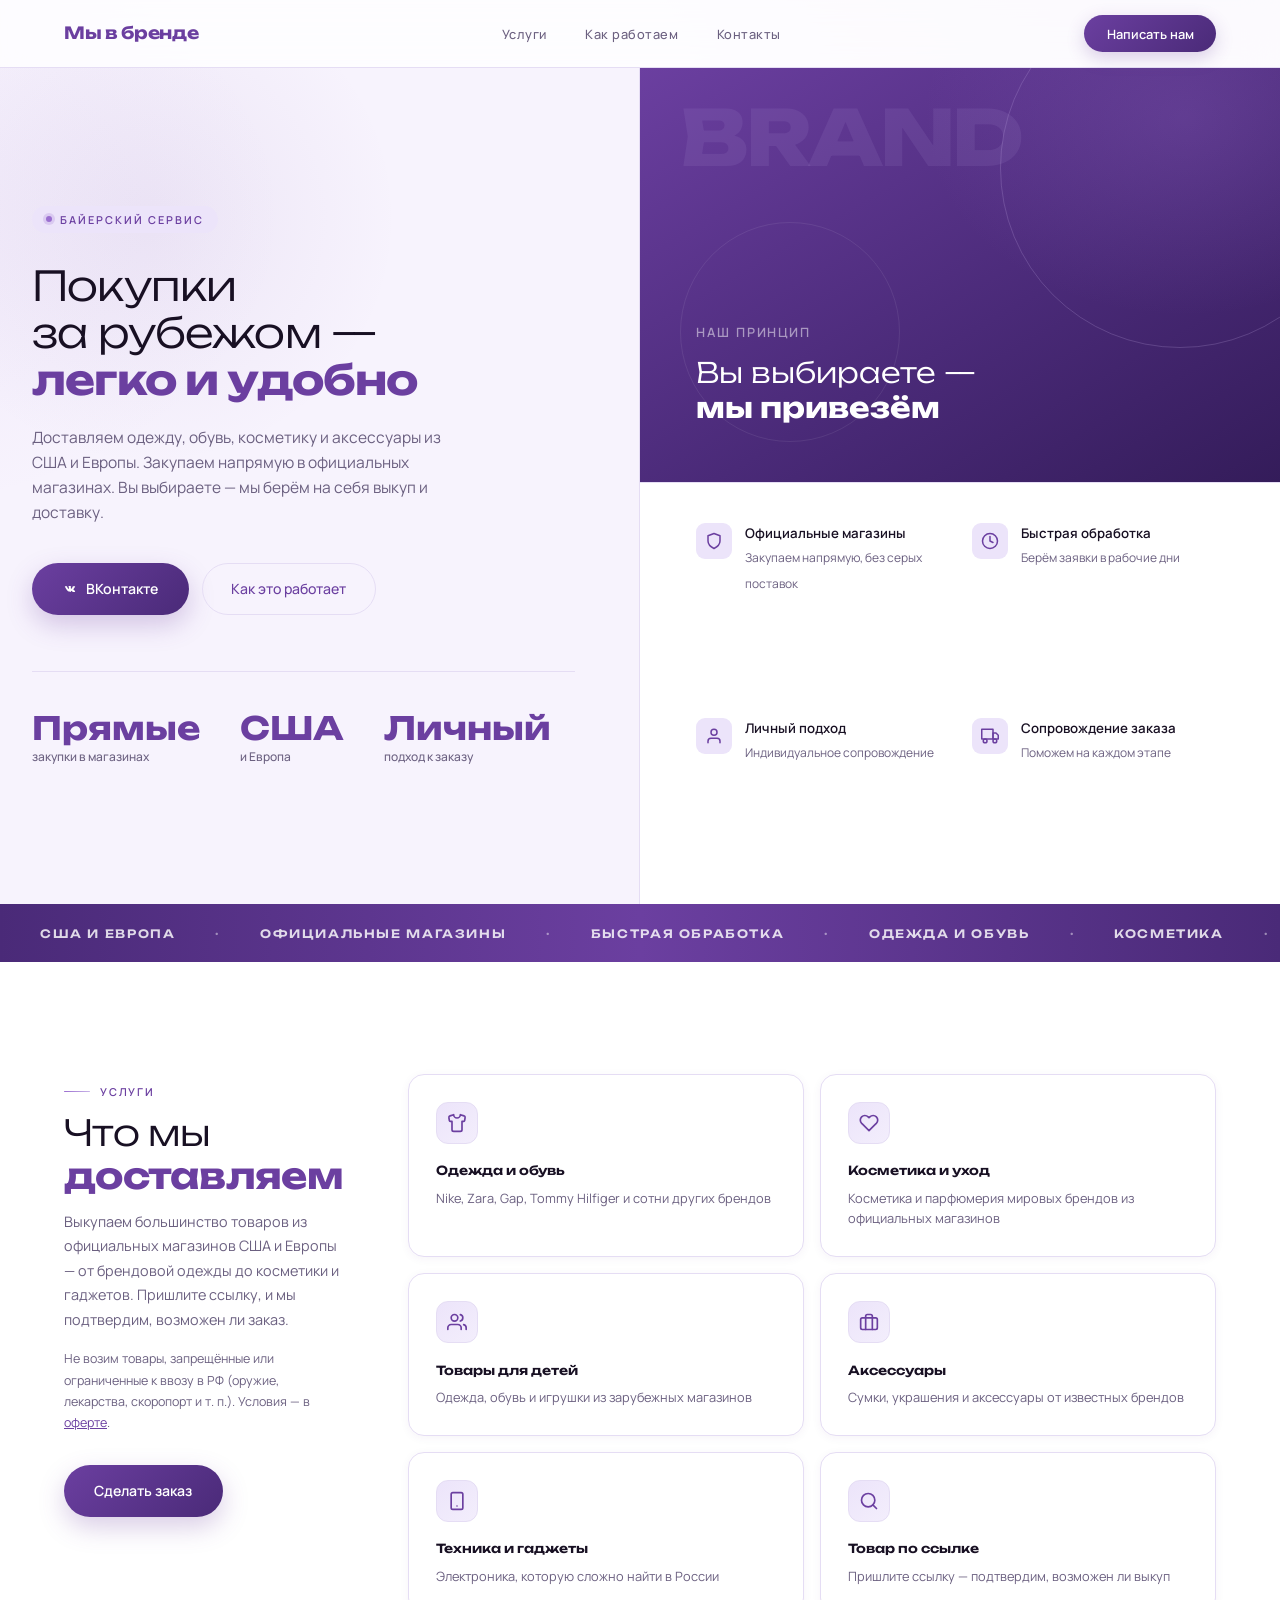
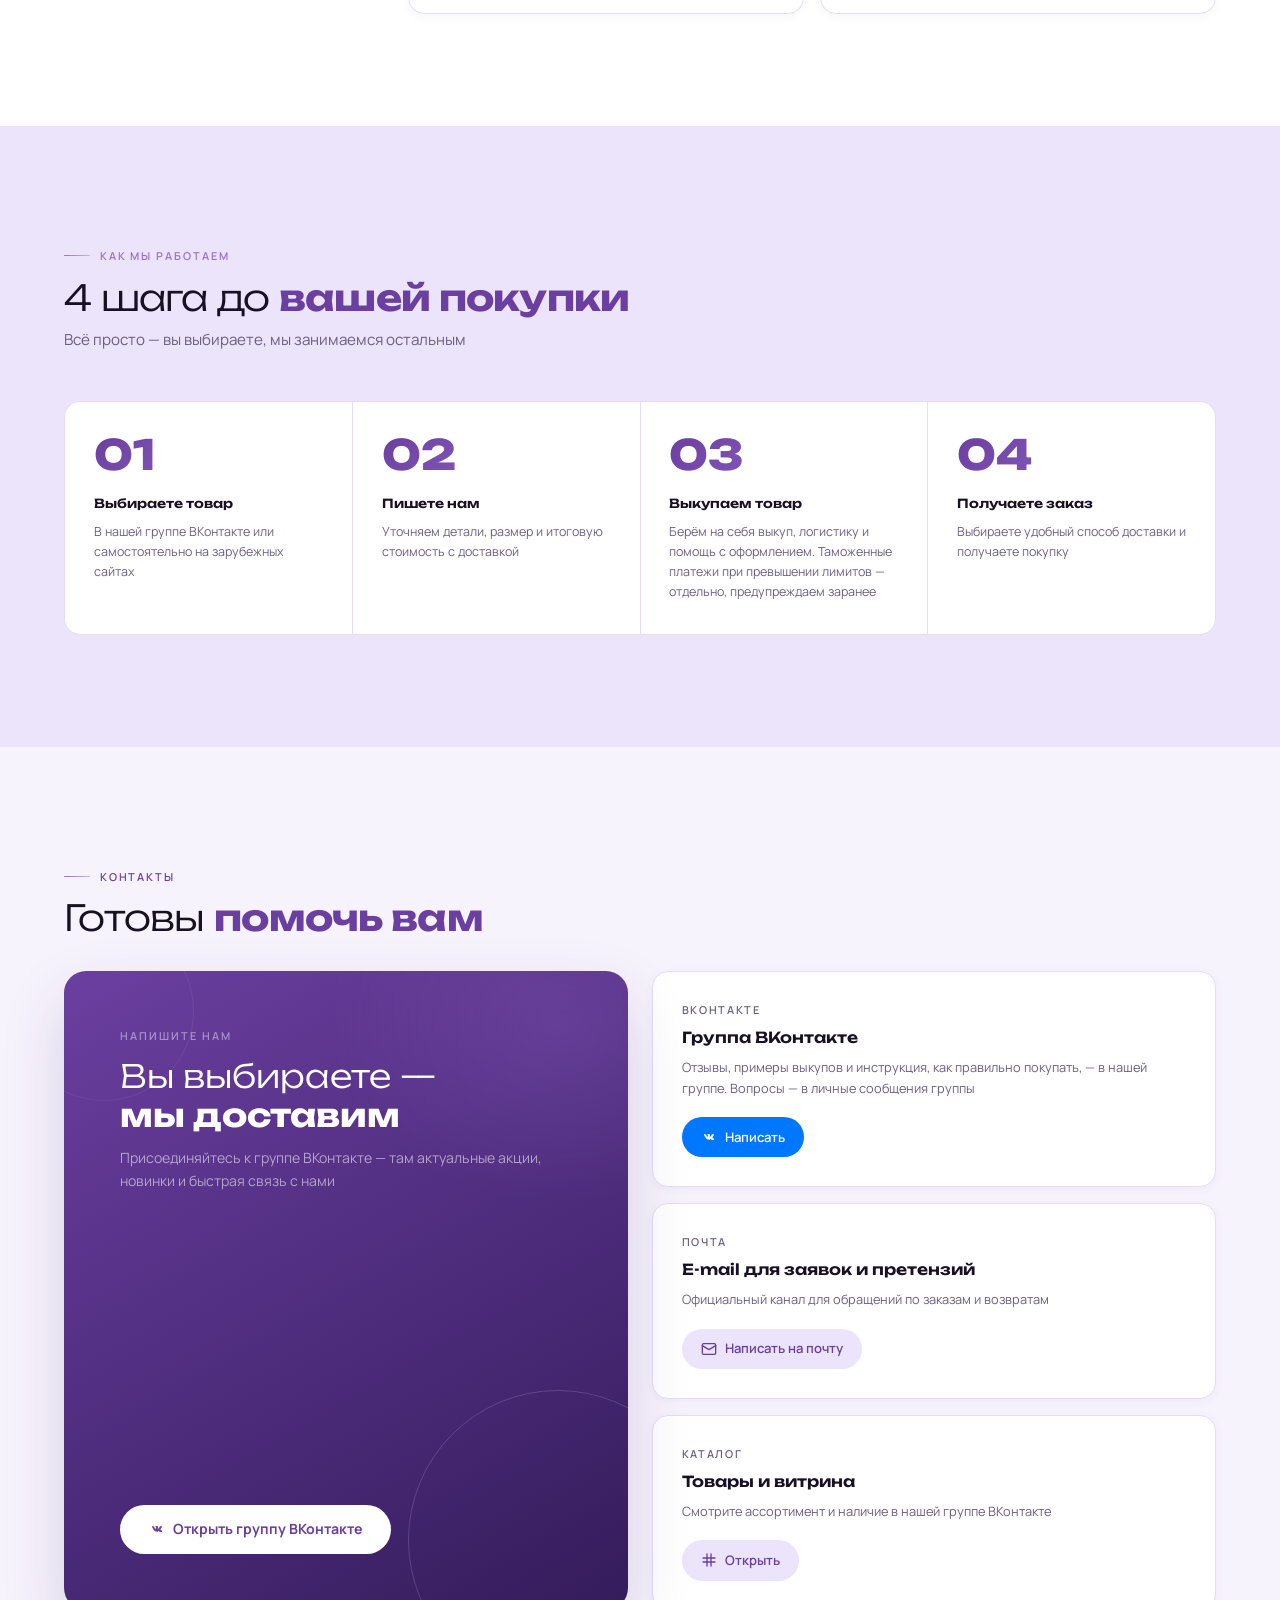
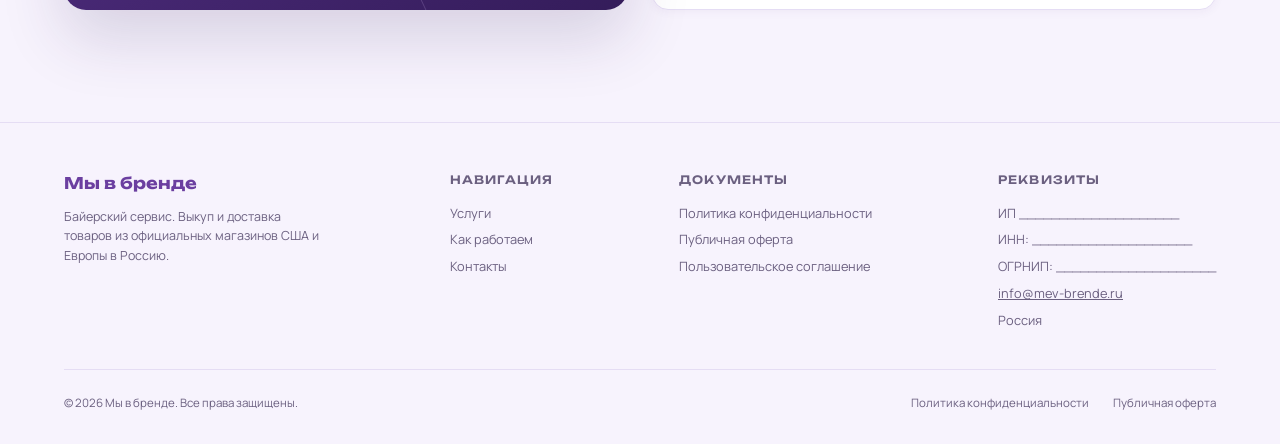
==== commit d83dcc0d: "Замена сайта на актуальную версию «Мы в бренде» Многостраничный сайт: главная + оферта, политика кон" ====
--- a/index.html
+++ b/index.html
@@ -3,834 +3,252 @@
 <head>
 <meta charset="UTF-8"/>
 <meta name="viewport" content="width=device-width, initial-scale=1.0"/>
-<title>Мы в бренде</title>
-<link href="https://fonts.googleapis.com/css2?family=Cormorant+Garamond:ital,wght@0,300;0,400;0,500;1,300;1,400;1,500&family=DM+Sans:ital,wght@0,300;0,400;0,500;1,300&display=swap" rel="stylesheet"/>
-<style>
-:root {
-  --bg:      #F5F0FF;
-  --bg2:     #EEE6FF;
-  --bg3:     #E4D8FF;
-  --purple:  #6B3FA0;
-  --purple2: #8B5CC8;
-  --lavender:#C4A8F0;
-  --soft:    #D8C6F5;
-  --ink:     #1E1230;
-  --ink2:    #3D2860;
-  --muted:   #8070A8;
-  --line:    rgba(107,63,160,0.12);
-  --white:   #FFFFFF;
-}
-
-*, *::before, *::after { box-sizing: border-box; margin: 0; padding: 0; }
-html { scroll-behavior: smooth; }
-body {
-  font-family: 'DM Sans', sans-serif;
-  background: var(--bg);
-  color: var(--ink);
-  line-height: 1.6;
-  cursor: none;
-}
-
-/* CURSOR */
-.cursor {
-  width: 8px; height: 8px;
-  background: var(--purple);
-  border-radius: 50%;
-  position: fixed; top: 0; left: 0;
-  pointer-events: none; z-index: 9999;
-  transform: translate(-50%,-50%);
-  transition: width .2s, height .2s, background .2s;
-}
-.cursor-ring {
-  width: 34px; height: 34px;
-  border: 1px solid rgba(107,63,160,0.35);
-  border-radius: 50%;
-  position: fixed; top: 0; left: 0;
-  pointer-events: none; z-index: 9998;
-  transform: translate(-50%,-50%);
-  transition: width .25s, height .25s, border-color .25s;
-}
-.cursor.hov { width: 6px; height: 6px; background: var(--lavender); }
-.cursor-ring.hov { width: 54px; height: 54px; border-color: rgba(107,63,160,0.2); }
-
-/* NAV */
-nav {
-  position: fixed; top: 0; left: 0; right: 0; z-index: 100;
-  display: flex; align-items: center; justify-content: space-between;
-  padding: 0 5%; height: 66px;
-  background: rgba(245,240,255,0.88);
-  backdrop-filter: blur(20px);
-  border-bottom: 1px solid var(--line);
-}
-.logo {
-  font-family: 'Cormorant Garamond', serif;
-  font-size: 1.1rem; font-weight: 500;
-  letter-spacing: 0.18em; text-transform: uppercase;
-  color: var(--ink); text-decoration: none;
-}
-.nav-links { display: flex; gap: 2.8rem; list-style: none; }
-.nav-links a {
-  font-size: 0.72rem; font-weight: 400;
-  letter-spacing: 0.14em; text-transform: uppercase;
-  color: var(--muted); text-decoration: none;
-  transition: color .22s;
-}
-.nav-links a:hover { color: var(--purple); }
-.nav-cta {
-  font-size: 0.7rem; font-weight: 500;
-  letter-spacing: 0.14em; text-transform: uppercase;
-  color: var(--white); background: var(--purple);
-  padding: 0.55rem 1.5rem; text-decoration: none;
-  border-radius: 50px;
-  transition: background .22s;
-}
-.nav-cta:hover { background: var(--purple2); }
-
-/* HERO */
-#hero {
-  min-height: 100vh;
-  padding-top: 66px;
-  display: grid;
-  grid-template-columns: 1fr 1fr;
-  overflow: hidden;
-}
-.hero-left {
-  display: flex; flex-direction: column; justify-content: center;
-  padding: 5rem 4rem 5rem 5%;
-  position: relative;
-}
-/* soft blob bg */
-.hero-left::before {
-  content: '';
-  position: absolute;
-  width: 600px; height: 600px;
-  background: radial-gradient(circle, rgba(196,168,240,0.3) 0%, transparent 65%);
-  top: -100px; left: -150px;
-  pointer-events: none;
-}
-.hero-eyebrow {
-  display: inline-flex; align-items: center; gap: 0.7rem;
-  font-size: 0.65rem; font-weight: 500;
-  letter-spacing: 0.22em; text-transform: uppercase;
-  color: var(--purple);
-  margin-bottom: 2rem;
-}
-.hero-eyebrow-dot {
-  width: 6px; height: 6px;
-  background: var(--lavender); border-radius: 50%;
-}
-h1 {
-  font-family: 'Cormorant Garamond', serif;
-  font-size: clamp(3rem, 5.5vw, 6.5rem);
-  font-weight: 300; line-height: 1.0;
-  letter-spacing: -0.02em;
-  color: var(--ink);
-  margin-bottom: 1.8rem;
-}
-h1 em { font-style: italic; color: var(--purple2); }
-h1 span { display: block; color: var(--muted); font-weight: 300; }
-.hero-desc {
-  font-size: 0.88rem; font-weight: 300;
-  color: var(--muted); max-width: 380px;
-  line-height: 1.85; margin-bottom: 2.8rem;
-}
-.hero-btns { display: flex; gap: 1rem; align-items: center; flex-wrap: wrap; }
-.btn-solid {
-  display: inline-flex; align-items: center; gap: 0.6rem;
-  font-size: 0.72rem; font-weight: 500; letter-spacing: 0.12em; text-transform: uppercase;
-  color: var(--white); background: var(--purple);
-  padding: 0.9rem 1.9rem; border-radius: 50px; text-decoration: none;
-  transition: background .22s, transform .15s;
-}
-.btn-solid:hover { background: var(--purple2); transform: translateY(-1px); }
-.btn-soft {
-  display: inline-flex; align-items: center; gap: 0.6rem;
-  font-size: 0.72rem; font-weight: 500; letter-spacing: 0.12em; text-transform: uppercase;
-  color: var(--purple); background: var(--bg2);
-  padding: 0.9rem 1.9rem; border-radius: 50px; text-decoration: none;
-  border: 1px solid var(--soft);
-  transition: background .22s, border-color .22s;
-}
-.btn-soft:hover { background: var(--bg3); border-color: var(--lavender); }
-
-/* hero right: large decorative area */
-.hero-right {
-  position: relative; overflow: hidden;
-  background: var(--bg2);
-  display: flex; flex-direction: column;
-  justify-content: flex-end;
-  padding: 4rem;
-}
-.hero-blob {
-  position: absolute;
-  border-radius: 50%;
-  pointer-events: none;
-}
-.hero-blob.b1 {
-  width: 420px; height: 420px;
-  background: radial-gradient(circle, rgba(196,168,240,0.5) 0%, transparent 70%);
-  top: -80px; right: -80px;
-}
-.hero-blob.b2 {
-  width: 280px; height: 280px;
-  background: radial-gradient(circle, rgba(107,63,160,0.15) 0%, transparent 70%);
-  bottom: 80px; left: 60px;
-}
-.hero-blob.b3 {
-  width: 180px; height: 180px;
-  background: radial-gradient(circle, rgba(216,198,245,0.6) 0%, transparent 70%);
-  top: 40%; right: 30%;
-}
-.hero-right-content { position: relative; z-index: 1; }
-.hero-big-text {
-  font-family: 'Cormorant Garamond', serif;
-  font-size: clamp(4rem, 8vw, 9rem);
-  font-weight: 300; line-height: 0.9;
-  letter-spacing: -0.03em;
-  color: rgba(107,63,160,0.12);
-  position: absolute; top: 3rem; left: 3rem;
-  pointer-events: none; z-index: 0;
-}
-.hero-pills {
-  display: flex; flex-wrap: wrap; gap: 0.6rem;
-  margin-bottom: 2rem; position: relative; z-index: 1;
-}
-.pill {
-  font-size: 0.68rem; font-weight: 400;
-  letter-spacing: 0.1em; text-transform: uppercase;
-  color: var(--purple);
-  background: var(--white);
-  border: 1px solid var(--soft);
-  padding: 0.4rem 0.9rem; border-radius: 50px;
-}
-.hero-card {
-  background: var(--white);
-  border: 1px solid var(--line);
-  border-radius: 20px;
-  padding: 2rem 2.2rem;
-  position: relative; z-index: 1;
-}
-.hero-card-title {
-  font-size: 0.65rem; font-weight: 500;
-  letter-spacing: 0.18em; text-transform: uppercase;
-  color: var(--muted); margin-bottom: 1.4rem;
-}
-.hero-feats { display: flex; flex-direction: column; gap: 1rem; }
-.hero-feat {
-  display: flex; align-items: center; gap: 0.9rem;
-}
-.feat-dot {
-  width: 8px; height: 8px; flex-shrink: 0;
-  background: var(--lavender); border-radius: 50%;
-}
-.feat-text {
-  font-size: 0.82rem; font-weight: 400; color: var(--ink2);
-}
-
-/* MARQUEE */
-.marquee-wrap {
-  overflow: hidden; white-space: nowrap;
-  background: var(--purple);
-  padding: 0.85rem 0;
-}
-.marquee-inner { display: inline-block; animation: mar 24s linear infinite; }
-.marquee-inner span {
-  font-size: 0.65rem; font-weight: 400;
-  letter-spacing: 0.2em; text-transform: uppercase;
-  color: rgba(255,255,255,0.65);
-  padding: 0 2.5rem;
-}
-.marquee-inner span.sep { color: rgba(255,255,255,0.25); padding: 0; }
-@keyframes mar { from{transform:translateX(0)} to{transform:translateX(-50%)} }
-
-/* SECTIONS */
-.sec { padding: 7rem 5%; }
-.sec-eyebrow {
-  font-size: 0.62rem; font-weight: 500;
-  letter-spacing: 0.22em; text-transform: uppercase;
-  color: var(--lavender); margin-bottom: 0.8rem;
-}
-h2.sh {
-  font-family: 'Cormorant Garamond', serif;
-  font-size: clamp(2.2rem, 4vw, 4rem);
-  font-weight: 300; color: var(--ink);
-  line-height: 1.1; letter-spacing: -0.02em;
-  margin-bottom: 0.6rem;
-}
-h2.sh em { font-style: italic; color: var(--purple2); }
-.sec-sub {
-  font-size: 0.85rem; font-weight: 300;
-  color: var(--muted); max-width: 460px;
-  line-height: 1.85; margin-bottom: 3.5rem;
-}
-
-/* ABOUT */
-#about { background: var(--white); }
-.about-grid {
-  display: grid; grid-template-columns: 1fr 1fr; gap: 5rem; align-items: center;
-}
-.about-text p {
-  font-size: 0.85rem; font-weight: 300;
-  color: var(--muted); line-height: 1.9; margin-bottom: 1.1rem;
-}
-.about-right {
-  display: grid; grid-template-columns: 1fr 1fr; gap: 1rem;
-}
-.about-card {
-  background: var(--bg); border: 1px solid var(--line);
-  border-radius: 16px; padding: 1.6rem;
-}
-.about-card-ico {
-  width: 38px; height: 38px;
-  background: var(--bg2); border-radius: 10px;
-  display: flex; align-items: center; justify-content: center;
-  margin-bottom: 0.9rem;
-}
-.about-card h4 {
-  font-family: 'Cormorant Garamond', serif;
-  font-size: 1.05rem; font-weight: 500; color: var(--ink);
-  margin-bottom: 0.3rem;
-}
-.about-card p { font-size: 0.75rem; color: var(--muted); line-height: 1.65; font-weight: 300; }
-
-/* SERVICES */
-#services { background: var(--bg); }
-.services-layout { display: grid; grid-template-columns: 260px 1fr; gap: 5rem; align-items: start; }
-.services-sticky { position: sticky; top: 86px; }
-.services-sticky p { font-size: 0.82rem; font-weight: 300; color: var(--muted); margin-top: 0.8rem; margin-bottom: 2rem; line-height: 1.85; }
-.s-list { list-style: none; border-top: 1px solid var(--line); }
-.s-item {
-  display: flex; align-items: center; gap: 2rem;
-  padding: 1.8rem 0;
-  border-bottom: 1px solid var(--line);
-  transition: background .2s; position: relative;
-}
-.s-num {
-  font-family: 'Cormorant Garamond', serif;
-  font-size: 0.82rem; color: var(--soft);
-  letter-spacing: 0.1em; flex-shrink: 0; width: 32px;
-}
-.s-ico {
-  width: 42px; height: 42px; flex-shrink: 0;
-  background: var(--bg2); border-radius: 10px;
-  display: flex; align-items: center; justify-content: center;
-  transition: background .22s;
-}
-.s-item:hover .s-ico { background: var(--bg3); }
-.s-name {
-  font-family: 'Cormorant Garamond', serif;
-  font-size: 1.45rem; font-weight: 400; color: var(--ink);
-  flex: 1; transition: color .22s;
-}
-.s-item:hover .s-name { color: var(--purple); }
-.s-desc { font-size: 0.75rem; font-weight: 300; color: var(--muted); max-width: 220px; line-height: 1.65; }
-.s-tag {
-  font-size: 0.58rem; letter-spacing: 0.16em; text-transform: uppercase;
-  color: var(--purple); background: var(--bg2);
-  border: 1px solid var(--soft); padding: 0.3rem 0.7rem;
-  border-radius: 50px; white-space: nowrap; flex-shrink: 0;
-}
-
-/* STEPS */
-#steps { background: var(--bg2); }
-.steps-layout {
-  display: grid; grid-template-columns: 1fr 1fr; gap: 5rem; align-items: start;
-}
-.steps-left h2 { margin-bottom: 0.8rem; }
-.steps-left p { font-size: 0.85rem; font-weight: 300; color: var(--muted); line-height: 1.85; margin-bottom: 2.5rem; }
-.steps-right { display: flex; flex-direction: column; gap: 0; border-top: 1px solid var(--line); }
-.step-row {
-  display: flex; gap: 2rem; align-items: flex-start;
-  padding: 2.2rem 0; border-bottom: 1px solid var(--line);
-}
-.step-n {
-  font-family: 'Cormorant Garamond', serif;
-  font-size: 2.8rem; font-weight: 300;
-  color: var(--soft); line-height: 1; flex-shrink: 0;
-  width: 52px;
-}
-.step-title {
-  font-family: 'Cormorant Garamond', serif;
-  font-size: 1.25rem; font-weight: 400; color: var(--ink);
-  margin-bottom: 0.4rem;
-}
-.step-desc { font-size: 0.78rem; font-weight: 300; color: var(--muted); line-height: 1.75; }
-
-/* PHILOSOPHY */
-#philosophy {
-  padding: 9rem 5%;
-  background: var(--purple);
-  position: relative; overflow: hidden;
-  text-align: center;
-}
-.phil-blob {
-  position: absolute; pointer-events: none; border-radius: 50%;
-}
-.phil-blob.pb1 { width: 500px; height: 500px; background: radial-gradient(circle, rgba(255,255,255,0.06) 0%, transparent 70%); top: -100px; left: -100px; }
-.phil-blob.pb2 { width: 400px; height: 400px; background: radial-gradient(circle, rgba(255,255,255,0.04) 0%, transparent 70%); bottom: -80px; right: -80px; }
-.phil-label {
-  font-size: 0.62rem; font-weight: 500; letter-spacing: 0.28em; text-transform: uppercase;
-  color: var(--lavender); margin-bottom: 3rem;
-  display: flex; align-items: center; justify-content: center; gap: 1.2rem;
-}
-.phil-label::before, .phil-label::after { content: ''; width: 32px; height: 1px; background: var(--lavender); opacity: 0.5; }
-.phil-quote {
-  font-family: 'Cormorant Garamond', serif;
-  font-size: clamp(2rem, 5vw, 5rem);
-  font-weight: 300; line-height: 1.15;
-  letter-spacing: -0.02em;
-  color: rgba(255,255,255,0.95);
-  max-width: 860px; margin: 0 auto 2.5rem;
-  position: relative; z-index: 1;
-}
-.phil-quote em { font-style: italic; color: var(--lavender); }
-.phil-sub {
-  font-size: 0.68rem; font-weight: 400;
-  letter-spacing: 0.2em; text-transform: uppercase;
-  color: rgba(255,255,255,0.35);
-  position: relative; z-index: 1;
-}
-
-/* CONTACT */
-#contact { background: var(--white); }
-.contact-grid { display: grid; grid-template-columns: 1fr 1fr; gap: 4rem; }
-.contact-left h2 { margin-bottom: 1rem; }
-.contact-left p { font-size: 0.85rem; font-weight: 300; color: var(--muted); line-height: 1.85; margin-bottom: 2.5rem; max-width: 360px; }
-.contact-channels { display: flex; flex-direction: column; gap: 0; border-top: 1px solid var(--line); }
-.ch-link {
-  display: flex; align-items: center; justify-content: space-between;
-  padding: 1.5rem 0; border-bottom: 1px solid var(--line);
-  text-decoration: none; transition: padding-left .25s;
-}
-.ch-link:hover { padding-left: 0.4rem; }
-.ch-label { font-size: 0.6rem; font-weight: 400; letter-spacing: 0.18em; text-transform: uppercase; color: var(--muted); margin-bottom: 0.2rem; }
-.ch-name { font-family: 'Cormorant Garamond', serif; font-size: 1.35rem; font-weight: 400; color: var(--ink); transition: color .22s; }
-.ch-link:hover .ch-name { color: var(--purple); }
-.ch-arrow { color: var(--soft); font-size: 1.1rem; transition: color .22s, transform .22s; }
-.ch-link:hover .ch-arrow { color: var(--purple); transform: translateX(4px); }
-
-.contact-right {
-  background: var(--bg); border: 1px solid var(--line);
-  border-radius: 20px; padding: 2.8rem;
-  display: flex; flex-direction: column; gap: 2.2rem;
-}
-.info-group {}
-.info-label { font-size: 0.6rem; font-weight: 500; letter-spacing: 0.18em; text-transform: uppercase; color: var(--lavender); margin-bottom: 0.5rem; }
-.info-val { font-family: 'Cormorant Garamond', serif; font-size: 1.05rem; font-weight: 400; color: var(--ink); line-height: 1.5; }
-.info-links { display: flex; flex-direction: column; gap: 0.35rem; }
-.info-links a { font-size: 0.75rem; color: var(--muted); text-decoration: none; cursor: pointer; transition: color .2s; letter-spacing: 0.02em; }
-.info-links a:hover { color: var(--purple); }
-.contact-divider { height: 1px; background: var(--line); }
-
-/* FOOTER */
-footer {
-  background: var(--bg); border-top: 1px solid var(--line);
-  padding: 2rem 5%;
-  display: flex; align-items: center; justify-content: space-between;
-  flex-wrap: wrap; gap: 1rem;
-}
-.f-logo { font-family: 'Cormorant Garamond', serif; font-size: 1rem; font-weight: 500; letter-spacing: 0.16em; text-transform: uppercase; color: var(--ink2); text-decoration: none; }
-.f-copy { font-size: 0.65rem; color: var(--muted); letter-spacing: 0.06em; }
-.f-docs { display: flex; gap: 1.8rem; }
-.f-docs a { font-size: 0.62rem; letter-spacing: 0.1em; text-transform: uppercase; color: var(--muted); text-decoration: none; cursor: pointer; transition: color .2s; }
-.f-docs a:hover { color: var(--purple); }
-
-/* MODAL */
-.modal-overlay {
-  position: fixed; inset: 0;
-  background: rgba(30,18,48,0.6);
-  backdrop-filter: blur(16px);
-  z-index: 999;
-  display: flex; align-items: center; justify-content: center;
-  padding: 2rem;
-  opacity: 0; pointer-events: none; transition: opacity .28s;
-}
-.modal-overlay.open { opacity: 1; pointer-events: all; }
-.modal {
-  background: var(--white); border: 1px solid var(--line);
-  border-radius: 20px;
-  width: 100%; max-width: 640px; max-height: 82vh;
-  display: flex; flex-direction: column;
-  transform: translateY(18px); transition: transform .28s;
-}
-.modal-overlay.open .modal { transform: translateY(0); }
-.modal-head {
-  padding: 1.8rem 2.2rem 1.4rem;
-  border-bottom: 1px solid var(--line);
-  display: flex; align-items: center; justify-content: space-between; flex-shrink: 0;
-}
-.modal-head h3 { font-family: 'Cormorant Garamond', serif; font-size: 1.15rem; font-weight: 500; color: var(--ink); }
-.modal-close { width: 30px; height: 30px; border: 1px solid var(--line); border-radius: 50%; display: flex; align-items: center; justify-content: center; cursor: pointer; font-size: 0.72rem; color: var(--muted); transition: background .2s, color .2s; }
-.modal-close:hover { background: var(--bg); color: var(--purple); }
-.modal-body { padding: 2rem 2.2rem; overflow-y: auto; flex: 1; }
-.modal-body h4 { font-size: 0.68rem; font-weight: 500; letter-spacing: 0.16em; text-transform: uppercase; color: var(--purple); margin: 1.6rem 0 0.5rem; }
-.modal-body h4:first-child { margin-top: 0; }
-.modal-body p { font-size: 0.8rem; color: var(--muted); line-height: 1.85; margin-bottom: 0.5rem; font-weight: 300; }
-.modal-body ul { padding-left: 1.1rem; margin-bottom: 0.5rem; }
-.modal-body ul li { font-size: 0.8rem; color: var(--muted); line-height: 1.85; font-weight: 300; }
-
-/* COOKIE */
-.cookie {
-  position: fixed; bottom: 1.5rem; right: 1.5rem;
-  background: var(--white); border: 1px solid var(--line);
-  border-radius: 16px; padding: 1.4rem 1.6rem;
-  max-width: 320px; z-index: 998;
-  box-shadow: 0 8px 40px rgba(107,63,160,0.1);
-  transition: opacity .3s, transform .3s;
-}
-.cookie.hidden { opacity: 0; transform: translateY(10px); pointer-events: none; }
-.cookie p { font-size: 0.75rem; color: var(--muted); line-height: 1.8; margin-bottom: 1rem; font-weight: 300; }
-.cookie p a { color: var(--purple); cursor: pointer; }
-.cookie-btn { background: var(--purple); color: #fff; border: none; border-radius: 50px; padding: 0.55rem 1.4rem; font-size: 0.7rem; font-weight: 500; letter-spacing: 0.1em; text-transform: uppercase; cursor: pointer; font-family: 'DM Sans', sans-serif; transition: background .2s; }
-.cookie-btn:hover { background: var(--purple2); }
-
-/* MOBILE */
-@media (max-width: 960px) {
-  #hero { grid-template-columns: 1fr; }
-  .hero-left { padding: 4rem 5%; }
-  .hero-right { min-height: 380px; padding: 2.5rem; }
-  .about-grid, .steps-layout, .contact-grid { grid-template-columns: 1fr; gap: 3rem; }
-  .services-layout { grid-template-columns: 1fr; gap: 2rem; }
-  .services-sticky { position: static; }
-  .s-desc, .s-tag { display: none; }
-  .nav-links { display: none; }
-  .about-right { grid-template-columns: 1fr; }
-}
-@media (max-width: 560px) {
-  h1 { font-size: 3rem; }
-  .cookie { left: 1rem; right: 1rem; max-width: none; }
-}
-</style>
+<title>Мы в бренде — Байерский сервис</title>
+<meta name="description" content="Мы в бренде — байерский сервис. Выкуп и доставка товаров из официальных магазинов США и Европы в Россию: одежда, обувь, косметика, аксессуары."/>
+<meta name="theme-color" content="#6B3FA0"/>
+<meta property="og:type" content="website"/>
+<meta property="og:title" content="Мы в бренде — Байерский сервис"/>
+<meta property="og:description" content="Выкуп и доставка товаров из официальных магазинов США и Европы. Вы выбираете — мы привезём."/>
+<!-- TODO: после покупки домена замените vitol.gitverse.site/mevbrende на реальный домен (инструкция в README.md) -->
+<link rel="canonical" href="https://vitol.gitverse.site/mevbrende/"/>
+<meta property="og:url" content="https://vitol.gitverse.site/mevbrende/"/>
+<meta property="og:image" content="https://vitol.gitverse.site/mevbrende/og-image.png"/>
+<meta property="og:image:width" content="1200"/>
+<meta property="og:image:height" content="630"/>
+<meta property="og:locale" content="ru_RU"/>
+<meta property="og:site_name" content="Мы в бренде"/>
+<meta name="twitter:card" content="summary_large_image"/>
+<link rel="icon" type="image/svg+xml" href="favicon.svg?v=2"/>
+<link rel="apple-touch-icon" sizes="180x180" href="apple-touch-icon.png?v=2"/>
+<link rel="manifest" href="manifest.webmanifest?v=2"/>
+<script type="application/ld+json">
+{"@context":"https://schema.org","@type":"Organization","name":"Мы в бренде","description":"Байерский сервис: выкуп и доставка товаров из официальных магазинов США и Европы в Россию.","url":"https://vitol.gitverse.site/mevbrende/","logo":"https://vitol.gitverse.site/mevbrende/og-image.png","sameAs":["https://vk.ru/club209008205"]}
+</script>
+<!-- Шрифты подключены локально (self-hosted) — без обращений к Google и передачи IP третьим лицам -->
+<link rel="stylesheet" href="styles.css"/>
 </head>
 <body>
-
-<div class="cursor" id="c"></div>
-<div class="cursor-ring" id="cr"></div>
 
 <!-- NAV -->
 <nav>
   <a href="#hero" class="logo">Мы в бренде</a>
-  <ul class="nav-links">
-    <li><a href="#about">О нас</a></li>
+  <ul class="nav-menu" id="nav-menu">
     <li><a href="#services">Услуги</a></li>
-    <li><a href="#steps">Процесс</a></li>
-    <li><a href="#contact">Контакт</a></li>
+    <li><a href="#steps">Как работаем</a></li>
+    <li><a href="#contact">Контакты</a></li>
   </ul>
-  <a href="https://vk.com/" target="_blank" class="nav-cta">Написать нам</a>
+  <div class="nav-right">
+    <a href="https://vk.ru/club209008205" target="_blank" rel="noopener" class="nav-cta">Написать нам</a>
+    <button type="button" class="nav-burger" aria-expanded="false" aria-controls="nav-menu" aria-label="Открыть меню"><span></span><span></span><span></span></button>
+  </div>
 </nav>
 
+<main>
 <!-- HERO -->
-<section id="hero">
+<div id="hero">
   <div class="hero-left">
-    <div class="hero-eyebrow">
-      <span class="hero-eyebrow-dot"></span>
-      Байерский сервис
-    </div>
-    <h1>
-      Покупки<br>
-      за рубежом —<br>
-      <em>легко</em>
-      <span>и с любовью.</span>
-    </h1>
-    <p class="hero-desc">Доставляем оригинальные товары из США и Европы. Одежда, косметика, аксессуары и всё что вы захотите — прямо к вашей двери.</p>
-    <div class="hero-btns">
-      <a href="https://vk.com/" target="_blank" class="btn-solid">
-        <svg width="15" height="15" viewBox="0 0 24 24"><path d="M12.87 16.5s.26-.03.4-.18c.12-.14.12-.4.12-.4s-.02-1.22.55-1.4c.56-.17 1.28 1.18 2.04 1.7.58.39 1.02.3 1.02.3l2.04-.03s1.07-.06.56-1c-.04-.07-.3-.65-1.56-1.83-1.31-1.24-1.14-1.04.45-3.18.97-1.3 1.36-2.09 1.24-2.43-.12-.32-.82-.24-.82-.24l-2.3.01s-.17-.02-.3.06c-.12.08-.2.26-.2.26s-.37 1.01-.87 1.87c-1.05 1.78-1.47 1.87-1.64 1.76-.4-.26-.3-1.04-.3-1.6 0-1.74.26-2.47-.51-2.65-.26-.06-.45-.1-1.1-.11-.84-.01-1.56 0-1.96.2-.27.13-.47.43-.35.45.16.02.51.1.7.36.23.34.22 1.1.22 1.1s.13 2.04-.31 2.3c-.3.17-.72-.18-1.62-1.79-.48-.84-.84-1.77-.84-1.77s-.07-.17-.19-.27c-.15-.11-.35-.14-.35-.14l-2.18.01s-.33.01-.45.15c-.11.13-.01.4-.01.4s1.7 3.97 3.62 5.97c1.76 1.83 3.76 1.71 3.76 1.71h.91z" fill="white"/></svg>
+    <div class="hero-tag"><span aria-hidden="true"></span>Байерский сервис</div>
+    <h1>Покупки<br>за рубежом —<br><strong>легко и удобно</strong></h1>
+    <p class="hero-desc">Доставляем одежду, обувь, косметику и аксессуары из США и Европы. Закупаем напрямую в официальных магазинах. Вы выбираете — мы берём на себя выкуп и доставку.</p>
+    <div class="btns">
+      <a href="https://vk.ru/club209008205" target="_blank" rel="noopener" class="btn-main" aria-label="Написать нам ВКонтакте">
+        <svg width="16" height="16" viewBox="0 0 24 24" aria-hidden="true" focusable="false"><path d="M12.87 16.5s.26-.03.4-.18c.12-.14.12-.4.12-.4s-.02-1.22.55-1.4c.56-.17 1.28 1.18 2.04 1.7.58.39 1.02.3 1.02.3l2.04-.03s1.07-.06.56-1c-.04-.07-.3-.65-1.56-1.83-1.31-1.24-1.14-1.04.45-3.18.97-1.3 1.36-2.09 1.24-2.43-.12-.32-.82-.24-.82-.24l-2.3.01s-.17-.02-.3.06c-.12.08-.2.26-.2.26s-.37 1.01-.87 1.87c-1.05 1.78-1.47 1.87-1.64 1.76-.4-.26-.3-1.04-.3-1.6 0-1.74.26-2.47-.51-2.65-.26-.06-.45-.1-1.1-.11-.84-.01-1.56 0-1.96.2-.27.13-.47.43-.35.45.16.02.51.1.7.36.23.34.22 1.1.22 1.1s.13 2.04-.31 2.3c-.3.17-.72-.18-1.62-1.79-.48-.84-.84-1.77-.84-1.77s-.07-.17-.19-.27c-.15-.11-.35-.14-.35-.14l-2.18.01s-.33.01-.45.15c-.11.13-.01.4-.01.4s1.7 3.97 3.62 5.97c1.76 1.83 3.76 1.71 3.76 1.71h.91z" fill="white"/></svg>
         ВКонтакте
       </a>
-      <a href="#about" class="btn-soft">О нас →</a>
-    </div>
-  </div>
-
-  <div class="hero-right">
-    <div class="hero-blob b1"></div>
-    <div class="hero-blob b2"></div>
-    <div class="hero-blob b3"></div>
-    <div class="hero-big-text">BRAND</div>
-    <div class="hero-pills">
-      <span class="pill">США & Европа</span>
-      <span class="pill">100% Оригинал</span>
-      <span class="pill">Ежедневные выкупы</span>
-      <span class="pill">Личный подход</span>
-    </div>
-    <div class="hero-card">
-      <div class="hero-card-title">Почему выбирают нас</div>
-      <div class="hero-feats">
-        <div class="hero-feat"><div class="feat-dot"></div><div class="feat-text">Только оригинальные товары из официальных магазинов</div></div>
-        <div class="hero-feat"><div class="feat-dot"></div><div class="feat-text">Ежедневные выкупы по самым выгодным ценам</div></div>
-        <div class="hero-feat"><div class="feat-dot"></div><div class="feat-text">Индивидуальный подход к каждому клиенту</div></div>
-        <div class="hero-feat"><div class="feat-dot"></div><div class="feat-text">Полное сопровождение от выкупа до получения</div></div>
-      </div>
+      <a href="#steps" class="btn-ghost">Как это работает</a>
+    </div>
+    <div class="hero-stats">
+      <div><div class="stat-n">Прямые</div><div class="stat-l">закупки в магазинах</div></div>
+      <div><div class="stat-n">США</div><div class="stat-l">и Европа</div></div>
+      <div><div class="stat-n">Личный</div><div class="stat-l">подход к заказу</div></div>
+    </div>
+  </div>
+  <div class="hero-right-top">
+    <div class="big-label" aria-hidden="true">BRAND</div>
+    <div class="hero-right-top-content">
+      <p>Наш принцип</p>
+      <h2>Вы выбираете —<br><b>мы привезём</b></h2>
+    </div>
+  </div>
+  <div class="hero-right-bottom">
+    <div class="feat">
+      <div class="feat-ico"><svg width="18" height="18" viewBox="0 0 24 24" fill="none" stroke="#6B3FA0" stroke-width="2" stroke-linecap="round" stroke-linejoin="round" aria-hidden="true" focusable="false"><path d="M12 22s8-4 8-10V5l-8-3-8 3v7c0 6 8 10 8 10z"/></svg></div>
+      <div><strong>Официальные магазины</strong><span>Закупаем напрямую, без серых поставок</span></div>
+    </div>
+    <div class="feat">
+      <div class="feat-ico"><svg width="18" height="18" viewBox="0 0 24 24" fill="none" stroke="#6B3FA0" stroke-width="2" stroke-linecap="round" stroke-linejoin="round" aria-hidden="true" focusable="false"><circle cx="12" cy="12" r="10"/><polyline points="12 6 12 12 16 14"/></svg></div>
+      <div><strong>Быстрая обработка</strong><span>Берём заявки в рабочие дни</span></div>
+    </div>
+    <div class="feat">
+      <div class="feat-ico"><svg width="18" height="18" viewBox="0 0 24 24" fill="none" stroke="#6B3FA0" stroke-width="2" stroke-linecap="round" stroke-linejoin="round" aria-hidden="true" focusable="false"><path d="M20 21v-2a4 4 0 0 0-4-4H8a4 4 0 0 0-4 4v2"/><circle cx="12" cy="7" r="4"/></svg></div>
+      <div><strong>Личный подход</strong><span>Индивидуальное сопровождение</span></div>
+    </div>
+    <div class="feat">
+      <div class="feat-ico"><svg width="18" height="18" viewBox="0 0 24 24" fill="none" stroke="#6B3FA0" stroke-width="2" stroke-linecap="round" stroke-linejoin="round" aria-hidden="true" focusable="false"><rect x="1" y="3" width="15" height="13"/><polygon points="16 8 20 8 23 11 23 16 16 16 16 8"/><circle cx="5.5" cy="18.5" r="2.5"/><circle cx="18.5" cy="18.5" r="2.5"/></svg></div>
+      <div><strong>Сопровождение заказа</strong><span>Поможем на каждом этапе</span></div>
+    </div>
+  </div>
+</div>
+
+<!-- MARQUEE -->
+<div class="marquee-wrap" aria-hidden="true">
+  <div class="marquee-track">
+    <span>США и Европа</span><span class="dot">·</span><span>Официальные магазины</span><span class="dot">·</span><span>Быстрая обработка</span><span class="dot">·</span><span>Одежда и обувь</span><span class="dot">·</span><span>Косметика</span><span class="dot">·</span><span>Товары для детей</span><span class="dot">·</span><span>Аксессуары</span><span class="dot">·</span><span>Личный подход</span><span class="dot">·</span>
+    <span>США и Европа</span><span class="dot">·</span><span>Официальные магазины</span><span class="dot">·</span><span>Быстрая обработка</span><span class="dot">·</span><span>Одежда и обувь</span><span class="dot">·</span><span>Косметика</span><span class="dot">·</span><span>Товары для детей</span><span class="dot">·</span><span>Аксессуары</span><span class="dot">·</span><span>Личный подход</span><span class="dot">·</span>
+  </div>
+</div>
+
+<!-- SERVICES -->
+<section class="section" id="services">
+  <div class="services-layout">
+    <div class="services-intro">
+      <div class="sec-eyebrow">Услуги</div>
+      <h2 class="sec-h">Что мы<br><b>доставляем</b></h2>
+      <p>Выкупаем большинство товаров из официальных магазинов США и Европы — от брендовой одежды до косметики и гаджетов. Пришлите ссылку, и мы подтвердим, возможен ли заказ.</p>
+      <p style="font-size:0.78rem;color:var(--gr);margin-top:-1rem;margin-bottom:2rem;">Не возим товары, запрещённые или ограниченные к ввозу в РФ (оружие, лекарства, скоропорт и т.&nbsp;п.). Условия — в <a href="oferta.html" style="color:var(--p);text-decoration:underline;">оферте</a>.</p>
+      <a href="https://vk.ru/club209008205" target="_blank" rel="noopener" class="btn-main">Сделать заказ</a>
+    </div>
+    <div class="s-grid">
+      <div class="s-card"><div class="s-ico"><svg width="20" height="20" viewBox="0 0 24 24" fill="none" stroke="#6B3FA0" stroke-width="2" stroke-linecap="round" stroke-linejoin="round" aria-hidden="true" focusable="false"><path d="M20.38 3.46L16 2a4 4 0 0 1-8 0L3.62 3.46a2 2 0 0 0-1.34 2.23l.58 3.57a1 1 0 0 0 .99.84H6v10c0 1.1.9 2 2 2h8a2 2 0 0 0 2-2V10h2.15a1 1 0 0 0 .99-.84l.58-3.57a2 2 0 0 0-1.34-2.23z"/></svg></div><h3>Одежда и обувь</h3><p>Nike, Zara, Gap, Tommy Hilfiger и сотни других брендов</p></div>
+      <div class="s-card"><div class="s-ico"><svg width="20" height="20" viewBox="0 0 24 24" fill="none" stroke="#6B3FA0" stroke-width="2" stroke-linecap="round" stroke-linejoin="round" aria-hidden="true" focusable="false"><path d="M20.84 4.61a5.5 5.5 0 0 0-7.78 0L12 5.67l-1.06-1.06a5.5 5.5 0 0 0-7.78 7.78l1.06 1.06L12 21.23l7.78-7.78 1.06-1.06a5.5 5.5 0 0 0 0-7.78z"/></svg></div><h3>Косметика и уход</h3><p>Косметика и парфюмерия мировых брендов из официальных магазинов</p></div>
+      <div class="s-card"><div class="s-ico"><svg width="20" height="20" viewBox="0 0 24 24" fill="none" stroke="#6B3FA0" stroke-width="2" stroke-linecap="round" stroke-linejoin="round" aria-hidden="true" focusable="false"><path d="M17 21v-2a4 4 0 0 0-4-4H5a4 4 0 0 0-4 4v2"/><circle cx="9" cy="7" r="4"/><path d="M23 21v-2a4 4 0 0 0-3-3.87"/><path d="M16 3.13a4 4 0 0 1 0 7.75"/></svg></div><h3>Товары для детей</h3><p>Одежда, обувь и игрушки из зарубежных магазинов</p></div>
+      <div class="s-card"><div class="s-ico"><svg width="20" height="20" viewBox="0 0 24 24" fill="none" stroke="#6B3FA0" stroke-width="2" stroke-linecap="round" stroke-linejoin="round" aria-hidden="true" focusable="false"><rect x="2" y="7" width="20" height="14" rx="2"/><path d="M16 21V5a2 2 0 0 0-2-2h-4a2 2 0 0 0-2 2v16"/></svg></div><h3>Аксессуары</h3><p>Сумки, украшения и аксессуары от известных брендов</p></div>
+      <div class="s-card"><div class="s-ico"><svg width="20" height="20" viewBox="0 0 24 24" fill="none" stroke="#6B3FA0" stroke-width="2" stroke-linecap="round" stroke-linejoin="round" aria-hidden="true" focusable="false"><rect x="5" y="2" width="14" height="20" rx="2"/><line x1="12" y1="18" x2="12.01" y2="18"/></svg></div><h3>Техника и гаджеты</h3><p>Электроника, которую сложно найти в России</p></div>
+      <div class="s-card"><div class="s-ico"><svg width="20" height="20" viewBox="0 0 24 24" fill="none" stroke="#6B3FA0" stroke-width="2" stroke-linecap="round" stroke-linejoin="round" aria-hidden="true" focusable="false"><circle cx="11" cy="11" r="8"/><line x1="21" y1="21" x2="16.65" y2="16.65"/></svg></div><h3>Товар по ссылке</h3><p>Пришлите ссылку — подтвердим, возможен ли выкуп</p></div>
     </div>
   </div>
 </section>
 
-<!-- MARQUEE -->
-<div class="marquee-wrap">
-  <div class="marquee-inner">
-    <span>США и Европа</span><span class="sep">·</span><span>100% Оригинал</span><span class="sep">·</span><span>Одежда и обувь</span><span class="sep">·</span><span>Косметика</span><span class="sep">·</span><span>Товары для детей</span><span class="sep">·</span><span>Аксессуары</span><span class="sep">·</span><span>Личный подход</span><span class="sep">·</span><span>Доставка по России</span><span class="sep">·</span>
-    <span>США и Европа</span><span class="sep">·</span><span>100% Оригинал</span><span class="sep">·</span><span>Одежда и обувь</span><span class="sep">·</span><span>Косметика</span><span class="sep">·</span><span>Товары для детей</span><span class="sep">·</span><span>Аксессуары</span><span class="sep">·</span><span>Личный подход</span><span class="sep">·</span><span>Доставка по России</span><span class="sep">·</span>
-  </div>
-</div>
-
-<!-- ABOUT -->
-<section class="sec" id="about">
-  <div class="about-grid">
-    <div>
-      <div class="sec-eyebrow">О нас</div>
-      <h2 class="sh">Ваш личный<br><em>байер</em></h2>
-      <div class="about-text" style="margin-top:1rem;">
-        <p>Мы — команда байеров, которые помогают вам покупать оригинальные товары из американских и европейских магазинов по выгодным ценам.</p>
-        <p>Наш сервис берёт на себя всё: от поиска и выкупа товара до таможенного оформления и доставки прямо к вашей двери.</p>
-        <p>Вы выбираете — а мы сделаем всё остальное!</p>
-      </div>
-      <a href="https://vk.com/" target="_blank" class="btn-solid" style="margin-top:2rem;">Связаться с нами</a>
-    </div>
-    <div class="about-right">
-      <div class="about-card">
-        <div class="about-card-ico"><svg width="18" height="18" viewBox="0 0 24 24" fill="none" stroke="#6B3FA0" stroke-width="1.8" stroke-linecap="round" stroke-linejoin="round"><path d="M12 22s8-4 8-10V5l-8-3-8 3v7c0 6 8 10 8 10z"/></svg></div>
-        <h4>100% оригинал</h4>
-        <p>Только подлинные товары из официальных магазинов</p>
-      </div>
-      <div class="about-card">
-        <div class="about-card-ico"><svg width="18" height="18" viewBox="0 0 24 24" fill="none" stroke="#6B3FA0" stroke-width="1.8" stroke-linecap="round" stroke-linejoin="round"><circle cx="12" cy="12" r="10"/><polyline points="12 6 12 12 16 14"/></svg></div>
-        <h4>Ежедневно</h4>
-        <p>Выкупаем заказы каждый день</p>
-      </div>
-      <div class="about-card">
-        <div class="about-card-ico"><svg width="18" height="18" viewBox="0 0 24 24" fill="none" stroke="#6B3FA0" stroke-width="1.8" stroke-linecap="round" stroke-linejoin="round"><path d="M20 21v-2a4 4 0 0 0-4-4H8a4 4 0 0 0-4 4v2"/><circle cx="12" cy="7" r="4"/></svg></div>
-        <h4>Личный подход</h4>
-        <p>Индивидуальный сервис для каждого</p>
-      </div>
-      <div class="about-card">
-        <div class="about-card-ico"><svg width="18" height="18" viewBox="0 0 24 24" fill="none" stroke="#6B3FA0" stroke-width="1.8" stroke-linecap="round" stroke-linejoin="round"><rect x="1" y="3" width="15" height="13"/><polygon points="16 8 20 8 23 11 23 16 16 16 16 8"/><circle cx="5.5" cy="18.5" r="2.5"/><circle cx="18.5" cy="18.5" r="2.5"/></svg></div>
-        <h4>До двери</h4>
-        <p>Полное сопровождение от выкупа до получения</p>
-      </div>
-    </div>
+<!-- STEPS -->
+<section class="section" id="steps">
+  <div class="sec-eyebrow">Как мы работаем</div>
+  <h2 class="sec-h">4 шага до <b>вашей покупки</b></h2>
+  <p class="sec-lead">Всё просто — вы выбираете, мы занимаемся остальным</p>
+  <div class="steps-grid">
+    <div class="step-card"><div class="step-num">01</div><h4>Выбираете товар</h4><p>В нашей группе ВКонтакте или самостоятельно на зарубежных сайтах</p></div>
+    <div class="step-card"><div class="step-num">02</div><h4>Пишете нам</h4><p>Уточняем детали, размер и итоговую стоимость с доставкой</p></div>
+    <div class="step-card"><div class="step-num">03</div><h4>Выкупаем товар</h4><p>Берём на себя выкуп, логистику и помощь с оформлением. Таможенные платежи при превышении лимитов — отдельно, предупреждаем заранее</p></div>
+    <div class="step-card"><div class="step-num">04</div><h4>Получаете заказ</h4><p>Выбираете удобный способ доставки и получаете покупку</p></div>
   </div>
 </section>
 
-<!-- SERVICES -->
-<section class="sec" id="services">
-  <div class="services-layout">
-    <div class="services-sticky">
-      <div class="sec-eyebrow">Услуги</div>
-      <h2 class="sh">Что мы<br><em>привозим</em></h2>
-      <p>Выкупаем любые товары из США и Европы — от одежды до электроники. Пришлите ссылку — доставим.</p>
-      <a href="https://vk.com/" target="_blank" class="btn-solid">Сделать заказ</a>
-    </div>
-    <ul class="s-list">
-      <li class="s-item">
-        <span class="s-num">01</span>
-        <div class="s-ico"><svg width="20" height="20" viewBox="0 0 24 24" fill="none" stroke="#6B3FA0" stroke-width="1.8" stroke-linecap="round" stroke-linejoin="round"><path d="M20.38 3.46L16 2a4 4 0 0 1-8 0L3.62 3.46a2 2 0 0 0-1.34 2.23l.58 3.57a1 1 0 0 0 .99.84H6v10c0 1.1.9 2 2 2h8a2 2 0 0 0 2-2V10h2.15a1 1 0 0 0 .99-.84l.58-3.57a2 2 0 0 0-1.34-2.23z"/></svg></div>
-        <span class="s-name">Одежда & Обувь</span>
-        <span class="s-desc">Nike, Zara, Gap, Tommy Hilfiger и сотни других брендов</span>
-        <span class="s-tag">США / Европа</span>
-      </li>
-      <li class="s-item">
-        <span class="s-num">02</span>
-        <div class="s-ico"><svg width="20" height="20" viewBox="0 0 24 24" fill="none" stroke="#6B3FA0" stroke-width="1.8" stroke-linecap="round" stroke-linejoin="round"><path d="M20.84 4.61a5.5 5.5 0 0 0-7.78 0L12 5.67l-1.06-1.06a5.5 5.5 0 0 0-7.78 7.78l1.06 1.06L12 21.23l7.78-7.78 1.06-1.06a5.5 5.5 0 0 0 0-7.78z"/></svg></div>
-        <span class="s-name">Косметика & Уход</span>
-        <span class="s-desc">Оригинальная косметика и парфюмерия мировых брендов</span>
-        <span class="s-tag">США / Европа</span>
-      </li>
-      <li class="s-item">
-        <span class="s-num">03</span>
-        <div class="s-ico"><svg width="20" height="20" viewBox="0 0 24 24" fill="none" stroke="#6B3FA0" stroke-width="1.8" stroke-linecap="round" stroke-linejoin="round"><path d="M17 21v-2a4 4 0 0 0-4-4H5a4 4 0 0 0-4 4v2"/><circle cx="9" cy="7" r="4"/><path d="M23 21v-2a4 4 0 0 0-3-3.87"/><path d="M16 3.13a4 4 0 0 1 0 7.75"/></svg></div>
-        <span class="s-name">Товары для детей</span>
-        <span class="s-desc">Одежда, обувь и игрушки из зарубежных магазинов</span>
-        <span class="s-tag">США / Европа</span>
-      </li>
-      <li class="s-item">
-        <span class="s-num">04</span>
-        <div class="s-ico"><svg width="20" height="20" viewBox="0 0 24 24" fill="none" stroke="#6B3FA0" stroke-width="1.8" stroke-linecap="round" stroke-linejoin="round"><rect x="2" y="7" width="20" height="14" rx="2"/><path d="M16 21V5a2 2 0 0 0-2-2h-4a2 2 0 0 0-2 2v16"/></svg></div>
-        <span class="s-name">Аксессуары</span>
-        <span class="s-desc">Сумки, украшения и аксессуары известных брендов</span>
-        <span class="s-tag">США / Европа</span>
-      </li>
-      <li class="s-item">
-        <span class="s-num">05</span>
-        <div class="s-ico"><svg width="20" height="20" viewBox="0 0 24 24" fill="none" stroke="#6B3FA0" stroke-width="1.8" stroke-linecap="round" stroke-linejoin="round"><rect x="5" y="2" width="14" height="20" rx="2"/><line x1="12" y1="18" x2="12.01" y2="18"/></svg></div>
-        <span class="s-name">Техника & Гаджеты</span>
-        <span class="s-desc">Электроника, которую сложно найти в России</span>
-        <span class="s-tag">США / Европа</span>
-      </li>
-      <li class="s-item">
-        <span class="s-num">06</span>
-        <div class="s-ico"><svg width="20" height="20" viewBox="0 0 24 24" fill="none" stroke="#6B3FA0" stroke-width="1.8" stroke-linecap="round" stroke-linejoin="round"><circle cx="11" cy="11" r="8"/><line x1="21" y1="21" x2="16.65" y2="16.65"/></svg></div>
-        <span class="s-name">Любой запрос</span>
-        <span class="s-desc">Пришлите ссылку — выкупим из любого магазина</span>
-        <span class="s-tag">По запросу</span>
-      </li>
-    </ul>
+<!-- CONTACT -->
+<section class="section" id="contact">
+  <div class="sec-eyebrow">Контакты</div>
+  <h2 class="sec-h" style="margin-bottom:2rem;">Готовы <b>помочь вам</b></h2>
+  <div class="contact-grid">
+    <div class="contact-main">
+      <div class="contact-main-text">
+        <p class="eyebrow">Напишите нам</p>
+        <h3>Вы выбираете —<br><b>мы доставим</b></h3>
+        <p class="sub">Присоединяйтесь к группе ВКонтакте — там актуальные акции, новинки и быстрая связь с нами</p>
+      </div>
+      <a href="https://vk.ru/club209008205" target="_blank" rel="noopener" class="btn-white">
+        <svg width="16" height="16" viewBox="0 0 24 24" aria-hidden="true" focusable="false"><path d="M12.87 16.5s.26-.03.4-.18c.12-.14.12-.4.12-.4s-.02-1.22.55-1.4c.56-.17 1.28 1.18 2.04 1.7.58.39 1.02.3 1.02.3l2.04-.03s1.07-.06.56-1c-.04-.07-.3-.65-1.56-1.83-1.31-1.24-1.14-1.04.45-3.18.97-1.3 1.36-2.09 1.24-2.43-.12-.32-.82-.24-.82-.24l-2.3.01s-.17-.02-.3.06c-.12.08-.2.26-.2.26s-.37 1.01-.87 1.87c-1.05 1.78-1.47 1.87-1.64 1.76-.4-.26-.3-1.04-.3-1.6 0-1.74.26-2.47-.51-2.65-.26-.06-.45-.1-1.1-.11-.84-.01-1.56 0-1.96.2-.27.13-.47.43-.35.45.16.02.51.1.7.36.23.34.22 1.1.22 1.1s.13 2.04-.31 2.3c-.3.17-.72-.18-1.62-1.79-.48-.84-.84-1.77-.84-1.77s-.07-.17-.19-.27c-.15-.11-.35-.14-.35-.14l-2.18.01s-.33.01-.45.15c-.11.13-.01.4-.01.4s1.7 3.97 3.62 5.97c1.76 1.83 3.76 1.71 3.76 1.71h.91z" fill="#6B3FA0"/></svg>
+        Открыть группу ВКонтакте
+      </a>
+    </div>
+    <div class="contact-side">
+      <div class="c-card">
+        <div><div class="c-card-label">ВКонтакте</div><h4>Группа ВКонтакте</h4><p>Отзывы, примеры выкупов и инструкция, как правильно покупать, — в нашей группе. Вопросы — в личные сообщения группы</p></div>
+        <a href="https://vk.ru/club209008205" target="_blank" rel="noopener" class="c-link c-link-vk"><svg width="16" height="16" viewBox="0 0 24 24" aria-hidden="true" focusable="false"><path d="M12.87 16.5s.26-.03.4-.18c.12-.14.12-.4.12-.4s-.02-1.22.55-1.4c.56-.17 1.28 1.18 2.04 1.7.58.39 1.02.3 1.02.3l2.04-.03s1.07-.06.56-1c-.04-.07-.3-.65-1.56-1.83-1.31-1.24-1.14-1.04.45-3.18.97-1.3 1.36-2.09 1.24-2.43-.12-.32-.82-.24-.82-.24l-2.3.01s-.17-.02-.3.06c-.12.08-.2.26-.2.26s-.37 1.01-.87 1.87c-1.05 1.78-1.47 1.87-1.64 1.76-.4-.26-.3-1.04-.3-1.6 0-1.74.26-2.47-.51-2.65-.26-.06-.45-.1-1.1-.11-.84-.01-1.56 0-1.96.2-.27.13-.47.43-.35.45.16.02.51.1.7.36.23.34.22 1.1.22 1.1s.13 2.04-.31 2.3c-.3.17-.72-.18-1.62-1.79-.48-.84-.84-1.77-.84-1.77s-.07-.17-.19-.27c-.15-.11-.35-.14-.35-.14l-2.18.01s-.33.01-.45.15c-.11.13-.01.4-.01.4s1.7 3.97 3.62 5.97c1.76 1.83 3.76 1.71 3.76 1.71h.91z" fill="white"/></svg>Написать</a>
+      </div>
+      <div class="c-card">
+        <div><div class="c-card-label">Почта</div><h4>E-mail для заявок и претензий</h4><p>Официальный канал для обращений по заказам и возвратам</p></div>
+        <!-- TODO: укажите реальный e-mail для связи и претензий -->
+        <a href="mailto:info@mev-brende.ru" class="c-link c-link-cat"><svg width="16" height="16" viewBox="0 0 24 24" fill="none" stroke="#6B3FA0" stroke-width="2" stroke-linecap="round" stroke-linejoin="round" aria-hidden="true" focusable="false"><rect x="2" y="4" width="20" height="16" rx="2"/><path d="m22 7-10 6L2 7"/></svg>Написать на почту</a>
+      </div>
+      <div class="c-card">
+        <div><div class="c-card-label">Каталог</div><h4>Товары и витрина</h4><p>Смотрите ассортимент и наличие в нашей группе ВКонтакте</p></div>
+        <a href="https://vk.ru/club209008205" target="_blank" rel="noopener" class="c-link c-link-cat"><svg width="16" height="16" viewBox="0 0 24 24" fill="none" stroke="#6B3FA0" stroke-width="2" stroke-linecap="round" stroke-linejoin="round" aria-hidden="true" focusable="false"><path d="M3 9h18M3 15h18M9 3v18M15 3v18"/></svg>Открыть</a>
+      </div>
+    </div>
   </div>
 </section>
-
-<!-- STEPS -->
-<section class="sec" id="steps">
-  <div class="steps-layout">
-    <div class="steps-left">
-      <div class="sec-eyebrow">Как мы работаем</div>
-      <h2 class="sh">4 шага до<br><em>покупки</em></h2>
-      <p>Простой процесс без лишних шагов. Вы выбираете — мы берём на себя выкуп, таможню и доставку.</p>
-      <a href="https://vk.com/" target="_blank" class="btn-solid">Написать нам</a>
-    </div>
-    <div class="steps-right">
-      <div class="step-row"><div class="step-n">01</div><div><div class="step-title">Выбираете товар</div><p class="step-desc">В нашей группе ВКонтакте или самостоятельно — присылаете нам ссылку.</p></div></div>
-      <div class="step-row"><div class="step-n">02</div><div><div class="step-title">Согласуем детали</div><p class="step-desc">Уточняем размер, наличие и итоговую стоимость с доставкой. Без скрытых платежей.</p></div></div>
-      <div class="step-row"><div class="step-n">03</div><div><div class="step-title">Выкупаем</div><p class="step-desc">Берём на себя оплату, таможенное оформление и все организационные вопросы.</p></div></div>
-      <div class="step-row"><div class="step-n">04</div><div><div class="step-title">Вы получаете</div><p class="step-desc">Выбираете удобный способ доставки и получаете товар — именно такой, как выбирали.</p></div></div>
-    </div>
-  </div>
-</section>
-
-<!-- PHILOSOPHY -->
-<section id="philosophy">
-  <div class="phil-blob pb1"></div>
-  <div class="phil-blob pb2"></div>
-  <div class="phil-label">Наша философия</div>
-  <p class="phil-quote">Покупки за рубежом должны быть <em>доступными</em> — не привилегией, а нормой.</p>
-  <p class="phil-sub">Мы в бренде — байерский сервис</p>
-</section>
-
-<!-- CONTACT -->
-<section class="sec" id="contact">
-  <div class="sec-eyebrow">Контакты</div>
-  <h2 class="sh" style="margin-bottom:2.5rem;">Готовы <em>помочь</em></h2>
-  <div class="contact-grid">
-    <div class="contact-left">
-      <p>Напишите нам — расскажем об условиях, поможем с выбором и оформим ваш заказ.</p>
-      <div class="contact-channels">
-        <a href="https://vk.com/" target="_blank" class="ch-link">
-          <div><div class="ch-label">ВКонтакте</div><div class="ch-name">Группа ВКонтакте</div></div>
-          <span class="ch-arrow">→</span>
-        </a>
-        <a href="https://t.me/" target="_blank" class="ch-link">
-          <div><div class="ch-label">Telegram</div><div class="ch-name">Написать в Telegram</div></div>
-          <span class="ch-arrow">→</span>
-        </a>
-        <a href="https://wa.me/" target="_blank" class="ch-link">
-          <div><div class="ch-label">WhatsApp</div><div class="ch-name">Написать в WhatsApp</div></div>
-          <span class="ch-arrow">→</span>
-        </a>
-      </div>
-    </div>
-    <div class="contact-right">
-      <div class="info-group">
-        <div class="info-label">Организация</div>
-        <div class="info-val">ИП Фамилия Имя Отчество<br>ИНН: XXXXXXXXXXXX<br>ОГРНИП: XXXXXXXXXXXXXXX</div>
-      </div>
-      <div class="contact-divider"></div>
-      <div class="info-group">
-        <div class="info-label">Юридические документы</div>
-        <div class="info-links">
-          <a onclick="openModal('privacy')">Политика конфиденциальности</a>
-          <a onclick="openModal('offer')">Публичная оферта</a>
-          <a onclick="openModal('agreement')">Пользовательское соглашение</a>
-        </div>
-      </div>
-      <div class="contact-divider"></div>
-      <div class="info-group">
-        <div class="info-label">Страна работы</div>
-        <div class="info-val">Россия</div>
-      </div>
-    </div>
-  </div>
-</section>
+</main>
 
 <!-- FOOTER -->
 <footer>
-  <a href="#hero" class="f-logo">Мы в бренде</a>
-  <span class="f-copy">© 2024 · Байерский сервис</span>
-  <div class="f-docs">
-    <a onclick="openModal('privacy')">Конфиденциальность</a>
-    <a onclick="openModal('offer')">Оферта</a>
-    <a onclick="openModal('agreement')">Соглашение</a>
+  <div class="footer-top">
+    <div>
+      <a href="#hero" class="footer-logo">Мы в бренде</a>
+      <p class="footer-desc">Байерский сервис. Выкуп и доставка товаров из официальных магазинов США и Европы в Россию.</p>
+    </div>
+    <div class="footer-col">
+      <h5>Навигация</h5>
+      <a href="#services">Услуги</a>
+      <a href="#steps">Как работаем</a>
+      <a href="#contact">Контакты</a>
+    </div>
+    <div class="footer-col">
+      <h5>Документы</h5>
+      <a href="privacy.html">Политика конфиденциальности</a>
+      <a href="oferta.html">Публичная оферта</a>
+      <a href="agreement.html">Пользовательское соглашение</a>
+    </div>
+    <div class="footer-col">
+      <h5>Реквизиты</h5>
+      <!-- TODO: вписать реальные реквизиты ИП (ФИО, ИНН, ОГРНИП, адрес/контакт для претензий) -->
+      <p>ИП ____________________</p>
+      <p>ИНН: ____________________</p>
+      <p>ОГРНИП: ____________________</p>
+      <!-- TODO: указать реальный e-mail -->
+      <a href="mailto:info@mev-brende.ru">info@mev-brende.ru</a>
+      <p style="margin-top:0.4rem;">Россия</p>
+    </div>
+  </div>
+  <div class="footer-bottom">
+    <span>© 2026 Мы в бренде. Все права защищены.</span>
+    <div class="footer-legal-links">
+      <a href="privacy.html">Политика конфиденциальности</a>
+      <a href="oferta.html">Публичная оферта</a>
+    </div>
   </div>
 </footer>
 
-<!-- MODALS -->
-<div class="modal-overlay" id="modal-privacy" onclick="co(event,'modal-privacy')">
-  <div class="modal">
-    <div class="modal-head"><h3>Политика конфиденциальности</h3><div class="modal-close" onclick="cm('privacy')">✕</div></div>
-    <div class="modal-body">
-      <h4>1. Общие положения</h4><p>Настоящая Политика определяет порядок обработки персональных данных в соответствии с Федеральным законом № 152-ФЗ «О персональных данных». Используя сайт, вы выражаете согласие с её условиями.</p>
-      <h4>2. Состав персональных данных</h4><p>Имя, номер телефона, e-mail, адрес доставки, технические данные (IP-адрес, cookie, тип браузера).</p>
-      <h4>3. Цели обработки</h4><p>Оказание байерских услуг; связь по вопросам заказа; улучшение сервиса; соблюдение законодательства РФ.</p>
-      <h4>4. Порядок обработки</h4><p>Данные не передаются третьим лицам, кроме случаев, предусмотренных законом или необходимых для исполнения заказа (транспортная компания).</p>
-      <h4>5. Cookie</h4><p>Сайт использует cookie для улучшения работы. Cookie можно отключить в настройках браузера, однако это может повлиять на функциональность.</p>
-      <h4>6. Права пользователя</h4><p>Вы вправе запросить доступ, исправление или удаление своих данных, а также отозвать согласие — напишите нам через любой канал связи.</p>
-      <h4>7. Контакты</h4><p>По вопросам обработки данных обращайтесь через ВКонтакте, Telegram или WhatsApp, указанные на сайте.</p>
-      <h4>8. Изменения</h4><p>Оператор вправе обновлять Политику. Актуальная версия всегда размещена на данной странице.</p>
-    </div>
-  </div>
-</div>
-
-<div class="modal-overlay" id="modal-offer" onclick="co(event,'modal-offer')">
-  <div class="modal">
-    <div class="modal-head"><h3>Публичная оферта</h3><div class="modal-close" onclick="cm('offer')">✕</div></div>
-    <div class="modal-body">
-      <h4>1. Предмет</h4><p>Настоящая оферта — официальное предложение ИП «Мы в бренде» (Исполнитель) заключить договор на оказание байерских услуг. Акцепт — оформление заказа через мессенджеры.</p>
-      <h4>2. Услуга</h4><p>Исполнитель выкупает товары в зарубежных интернет-магазинах и доставляет их на территорию РФ по запросу Заказчика, действуя от своего имени в интересах Заказчика.</p>
-      <h4>3. Стоимость и оплата</h4><p>Стоимость = цена товара + международная доставка + вознаграждение Исполнителя. Итоговая сумма согласовывается до оформления. Оплата в рублях РФ.</p>
-      <h4>4. Сроки</h4><p>Зависят от страны отправления, наличия товара и способа доставки; согласовываются индивидуально.</p>
-      <h4>5. Обязанности сторон</h4><p>Исполнитель: выкупает согласно заявке, уведомляет о статусе, обеспечивает доставку. Заказчик: предоставляет точные данные, производит оплату, принимает товар.</p>
-      <h4>6. Ограничение ответственности</h4><p>Исполнитель не несёт ответственности за задержки по вине таможни, форс-мажора или третьих лиц. Исполнитель — не продавец; продавец — зарубежный магазин.</p>
-      <h4>7. Возврат</h4><p>Решается индивидуально согласно политике магазина-продавца и законодательству РФ. Вознаграждение при уже выкупленном товаре не возвращается.</p>
-      <h4>8. Применимое право</h4><p>Законодательство Российской Федерации.</p>
-    </div>
-  </div>
-</div>
-
-<div class="modal-overlay" id="modal-agreement" onclick="co(event,'modal-agreement')">
-  <div class="modal">
-    <div class="modal-head"><h3>Пользовательское соглашение</h3><div class="modal-close" onclick="cm('agreement')">✕</div></div>
-    <div class="modal-body">
-      <h4>1. Общие условия</h4><p>Используя сайт, вы принимаете настоящее Соглашение. Если вы не согласны — пожалуйста, покиньте сайт.</p>
-      <h4>2. Использование сайта</h4><p>Сайт носит информационный характер. Запрещается копировать материалы без разрешения, использовать сайт в незаконных целях, нарушать его работу.</p>
-      <h4>3. Интеллектуальная собственность</h4><p>Все материалы сайта принадлежат «Мы в бренде» и защищены законодательством об авторском праве.</p>
-      <h4>4. Ограничение ответственности</h4><p>Сайт предоставляется «как есть». Оператор не отвечает за убытки, связанные с использованием или недоступностью сайта, а также за содержание внешних ресурсов.</p>
-      <h4>5. Персональные данные</h4><p>Обработка осуществляется согласно Политике конфиденциальности, размещённой на сайте.</p>
-      <h4>6. Изменения</h4><p>Оператор вправе изменять Соглашение. Продолжение использования сайта означает согласие с изменениями.</p>
-      <h4>7. Споры</h4><p>Регулируется законодательством РФ. Споры решаются путём переговоров, при недостижении согласия — в судебном порядке.</p>
-    </div>
-  </div>
-</div>
-
-<!-- COOKIE -->
-<div class="cookie" id="ck">
-  <p>Мы используем cookie. Продолжая использовать сайт, вы соглашаетесь с <a onclick="openModal('privacy')">Политикой конфиденциальности</a>.</p>
-  <button class="cookie-btn" onclick="ac()">Принять</button>
-</div>
 
 <script>
-// cursor
-const cur = document.getElementById('c'), ring = document.getElementById('cr');
-let mx=0,my=0,rx=0,ry=0;
-document.addEventListener('mousemove', e=>{
-  mx=e.clientX; my=e.clientY;
-  cur.style.left=mx+'px'; cur.style.top=my+'px';
-});
-(function anim(){
-  rx+=(mx-rx)*0.11; ry+=(my-ry)*0.11;
-  ring.style.left=rx+'px'; ring.style.top=ry+'px';
-  requestAnimationFrame(anim);
+/* burger menu */
+(function () {
+  var burger = document.querySelector('.nav-burger');
+  var menu = document.getElementById('nav-menu');
+  if (!burger || !menu) return;
+  function setOpen(open) {
+    menu.classList.toggle('open', open);
+    burger.setAttribute('aria-expanded', open ? 'true' : 'false');
+    burger.setAttribute('aria-label', open ? 'Закрыть меню' : 'Открыть меню');
+  }
+  burger.addEventListener('click', function () { setOpen(!menu.classList.contains('open')); });
+  menu.addEventListener('click', function (e) { if (e.target.closest('a')) setOpen(false); });
+  document.addEventListener('keydown', function (e) { if (e.key === 'Escape') setOpen(false); });
+  document.addEventListener('click', function (e) { if (!e.target.closest('nav')) setOpen(false); });
 })();
-document.querySelectorAll('a,button,[onclick],.modal-close').forEach(el=>{
-  el.addEventListener('mouseenter',()=>{cur.classList.add('hov');ring.classList.add('hov');});
-  el.addEventListener('mouseleave',()=>{cur.classList.remove('hov');ring.classList.remove('hov');});
-});
-
-// modals
-function openModal(id){document.getElementById('modal-'+id).classList.add('open');document.body.style.overflow='hidden';}
-function cm(id){document.getElementById('modal-'+id).classList.remove('open');document.body.style.overflow='';}
-function co(e,id){if(e.target===document.getElementById('modal-'+id))cm(id);}
-document.addEventListener('keydown',e=>{if(e.key==='Escape')['privacy','offer','agreement'].forEach(cm);});
-
-// cookie
-function ac(){document.getElementById('ck').classList.add('hidden');localStorage.setItem('ck','1');}
-if(localStorage.getItem('ck'))document.getElementById('ck').classList.add('hidden');
+
+/* nav shadow on scroll */
+(function () {
+  var navEl = document.querySelector('nav');
+  if (!navEl) return;
+  var onScroll = function () { navEl.classList.toggle('scrolled', window.scrollY > 10); };
+  onScroll();
+  window.addEventListener('scroll', onScroll, { passive: true });
+})();
+
+/* scroll-reveal for sections below the hero (classes added by JS, so no-JS stays fully visible) */
+(function () {
+  var reveal = ['.services-intro', '#steps .sec-eyebrow', '#steps h2.sec-h', '#steps .sec-lead', '#contact .sec-eyebrow', '#contact h2.sec-h'];
+  var stagger = ['.s-grid', '.steps-grid', '.contact-grid'];
+  reveal.forEach(function (s) { document.querySelectorAll(s).forEach(function (el) { el.classList.add('reveal'); }); });
+  stagger.forEach(function (s) { document.querySelectorAll(s).forEach(function (el) { el.classList.add('reveal-stagger'); }); });
+  var els = document.querySelectorAll('.reveal, .reveal-stagger');
+  if ('IntersectionObserver' in window) {
+    var io = new IntersectionObserver(function (entries) {
+      entries.forEach(function (e) { if (e.isIntersecting) { e.target.classList.add('in'); io.unobserve(e.target); } });
+    }, { threshold: 0.12, rootMargin: '0px 0px -8% 0px' });
+    els.forEach(function (el) { io.observe(el); });
+  } else {
+    els.forEach(function (el) { el.classList.add('in'); });
+  }
+})();
 </script>
 </body>
 </html>
--- a/styles.css
+++ b/styles.css
@@ -0,0 +1,320 @@
+/* SELF-HOSTED FONTS (Unbounded, Manrope) — latin + cyrillic */
+@font-face{font-family:'Manrope';font-style:normal;font-weight:400;font-display:swap;src:url(fonts/manrope-400-cyrillic.woff2) format('woff2');unicode-range:U+0301, U+0400-045F, U+0490-0491, U+04B0-04B1, U+2116;}
+@font-face{font-family:'Manrope';font-style:normal;font-weight:400;font-display:swap;src:url(fonts/manrope-400-latin.woff2) format('woff2');unicode-range:U+0000-00FF, U+0131, U+0152-0153, U+02BB-02BC, U+02C6, U+02DA, U+02DC, U+0304, U+0308, U+0329, U+2000-206F, U+20AC, U+2122, U+2191, U+2193, U+2212, U+2215, U+FEFF, U+FFFD;}
+@font-face{font-family:'Manrope';font-style:normal;font-weight:500;font-display:swap;src:url(fonts/manrope-500-cyrillic.woff2) format('woff2');unicode-range:U+0301, U+0400-045F, U+0490-0491, U+04B0-04B1, U+2116;}
+@font-face{font-family:'Manrope';font-style:normal;font-weight:500;font-display:swap;src:url(fonts/manrope-500-latin.woff2) format('woff2');unicode-range:U+0000-00FF, U+0131, U+0152-0153, U+02BB-02BC, U+02C6, U+02DA, U+02DC, U+0304, U+0308, U+0329, U+2000-206F, U+20AC, U+2122, U+2191, U+2193, U+2212, U+2215, U+FEFF, U+FFFD;}
+@font-face{font-family:'Manrope';font-style:normal;font-weight:600;font-display:swap;src:url(fonts/manrope-600-cyrillic.woff2) format('woff2');unicode-range:U+0301, U+0400-045F, U+0490-0491, U+04B0-04B1, U+2116;}
+@font-face{font-family:'Manrope';font-style:normal;font-weight:600;font-display:swap;src:url(fonts/manrope-600-latin.woff2) format('woff2');unicode-range:U+0000-00FF, U+0131, U+0152-0153, U+02BB-02BC, U+02C6, U+02DA, U+02DC, U+0304, U+0308, U+0329, U+2000-206F, U+20AC, U+2122, U+2191, U+2193, U+2212, U+2215, U+FEFF, U+FFFD;}
+@font-face{font-family:'Manrope';font-style:normal;font-weight:700;font-display:swap;src:url(fonts/manrope-700-cyrillic.woff2) format('woff2');unicode-range:U+0301, U+0400-045F, U+0490-0491, U+04B0-04B1, U+2116;}
+@font-face{font-family:'Manrope';font-style:normal;font-weight:700;font-display:swap;src:url(fonts/manrope-700-latin.woff2) format('woff2');unicode-range:U+0000-00FF, U+0131, U+0152-0153, U+02BB-02BC, U+02C6, U+02DA, U+02DC, U+0304, U+0308, U+0329, U+2000-206F, U+20AC, U+2122, U+2191, U+2193, U+2212, U+2215, U+FEFF, U+FFFD;}
+@font-face{font-family:'Unbounded';font-style:normal;font-weight:300;font-display:swap;src:url(fonts/unbounded-300-cyrillic.woff2) format('woff2');unicode-range:U+0301, U+0400-045F, U+0490-0491, U+04B0-04B1, U+2116;}
+@font-face{font-family:'Unbounded';font-style:normal;font-weight:300;font-display:swap;src:url(fonts/unbounded-300-latin.woff2) format('woff2');unicode-range:U+0000-00FF, U+0131, U+0152-0153, U+02BB-02BC, U+02C6, U+02DA, U+02DC, U+0304, U+0308, U+0329, U+2000-206F, U+20AC, U+2122, U+2191, U+2193, U+2212, U+2215, U+FEFF, U+FFFD;}
+@font-face{font-family:'Unbounded';font-style:normal;font-weight:400;font-display:swap;src:url(fonts/unbounded-400-cyrillic.woff2) format('woff2');unicode-range:U+0301, U+0400-045F, U+0490-0491, U+04B0-04B1, U+2116;}
+@font-face{font-family:'Unbounded';font-style:normal;font-weight:400;font-display:swap;src:url(fonts/unbounded-400-latin.woff2) format('woff2');unicode-range:U+0000-00FF, U+0131, U+0152-0153, U+02BB-02BC, U+02C6, U+02DA, U+02DC, U+0304, U+0308, U+0329, U+2000-206F, U+20AC, U+2122, U+2191, U+2193, U+2212, U+2215, U+FEFF, U+FFFD;}
+@font-face{font-family:'Unbounded';font-style:normal;font-weight:600;font-display:swap;src:url(fonts/unbounded-600-cyrillic.woff2) format('woff2');unicode-range:U+0301, U+0400-045F, U+0490-0491, U+04B0-04B1, U+2116;}
+@font-face{font-family:'Unbounded';font-style:normal;font-weight:600;font-display:swap;src:url(fonts/unbounded-600-latin.woff2) format('woff2');unicode-range:U+0000-00FF, U+0131, U+0152-0153, U+02BB-02BC, U+02C6, U+02DA, U+02DC, U+0304, U+0308, U+0329, U+2000-206F, U+20AC, U+2122, U+2191, U+2193, U+2212, U+2215, U+FEFF, U+FFFD;}
+@font-face{font-family:'Unbounded';font-style:normal;font-weight:700;font-display:swap;src:url(fonts/unbounded-700-cyrillic.woff2) format('woff2');unicode-range:U+0301, U+0400-045F, U+0490-0491, U+04B0-04B1, U+2116;}
+@font-face{font-family:'Unbounded';font-style:normal;font-weight:700;font-display:swap;src:url(fonts/unbounded-700-latin.woff2) format('woff2');unicode-range:U+0000-00FF, U+0131, U+0152-0153, U+02BB-02BC, U+02C6, U+02DA, U+02DC, U+0304, U+0308, U+0329, U+2000-206F, U+20AC, U+2122, U+2191, U+2193, U+2212, U+2215, U+FEFF, U+FFFD;}
+@font-face{font-family:'Unbounded';font-style:normal;font-weight:800;font-display:swap;src:url(fonts/unbounded-800-cyrillic.woff2) format('woff2');unicode-range:U+0301, U+0400-045F, U+0490-0491, U+04B0-04B1, U+2116;}
+@font-face{font-family:'Unbounded';font-style:normal;font-weight:800;font-display:swap;src:url(fonts/unbounded-800-latin.woff2) format('woff2');unicode-range:U+0000-00FF, U+0131, U+0152-0153, U+02BB-02BC, U+02C6, U+02DA, U+02DC, U+0304, U+0308, U+0329, U+2000-206F, U+20AC, U+2122, U+2191, U+2193, U+2212, U+2215, U+FEFF, U+FFFD;}
+
+:root {
+  --p:    #6B3FA0;
+  --plt:  #9B6FD0;
+  --p2:   #4A2A78;
+  --pdeep:#341C5A;
+  --acc:  #9B6FD0;
+  --accl: #C8B3E8;
+  --lav:  #ECE4FA;
+  --bg:   #F7F3FD;
+  --w:    #FFFFFF;
+  --ink:  #181023;
+  --gr:   #6B6080;
+  --brd:  #E5DDF4;
+  --r:    16px;
+  --sh-sm: 0 2px 10px rgba(74,42,120,.05);
+  --sh-md: 0 12px 34px rgba(74,42,120,.09);
+  --sh-lg: 0 28px 64px rgba(52,28,90,.16);
+}
+*, *::before, *::after { box-sizing: border-box; margin: 0; padding: 0; }
+html { scroll-behavior: smooth; }
+body {
+  font-family: 'Manrope', sans-serif; color: var(--ink); line-height: 1.6;
+  background:
+    radial-gradient(900px 560px at 92% -8%, rgba(155,111,208,.12), transparent 60%),
+    radial-gradient(760px 520px at -12% 24%, rgba(155,111,208,.07), transparent 58%),
+    var(--bg);
+  background-attachment: fixed;
+  -webkit-font-smoothing: antialiased;
+}
+::selection { background: rgba(107,63,160,.18); }
+
+/* NAV */
+nav {
+  display: flex; align-items: center; justify-content: space-between;
+  padding: 0 5%; height: 68px;
+  background: rgba(255,255,255,.78); backdrop-filter: blur(16px); -webkit-backdrop-filter: blur(16px);
+  border-bottom: 1px solid var(--brd);
+  position: sticky; top: 0; z-index: 99; transition: box-shadow .3s, background .3s;
+}
+nav.scrolled { box-shadow: var(--sh-md); background: rgba(255,255,255,.9); }
+.logo { font-family: 'Unbounded', sans-serif; font-size: 1.05rem; font-weight: 700; color: var(--p); text-decoration: none; letter-spacing: -0.02em; }
+.nav-menu { display: flex; gap: 2.4rem; list-style: none; }
+.nav-menu a { font-size: 0.8rem; font-weight: 500; color: var(--gr); text-decoration: none; letter-spacing: 0.04em; transition: color .2s; }
+.nav-menu a:hover { color: var(--p); }
+.nav-cta { background: linear-gradient(135deg, var(--p), var(--p2)); color: #fff; font-family: 'Manrope', sans-serif; font-size: 0.8rem; font-weight: 600; padding: 0.6rem 1.4rem; border-radius: 50px; text-decoration: none; box-shadow: 0 6px 18px rgba(107,63,160,.24); transition: box-shadow .25s, transform .15s; }
+.nav-cta:hover { box-shadow: 0 10px 26px rgba(107,63,160,.34); transform: translateY(-1px); }
+
+/* HERO */
+#hero {
+  display: grid;
+  grid-template-columns: 1fr 1fr;
+  grid-template-rows: auto auto;
+  min-height: calc(100vh - 64px);
+  overflow: hidden;
+}
+.hero-left {
+  grid-column: 1; grid-row: 1 / 3;
+  display: flex; flex-direction: column; justify-content: center;
+  padding: 6rem 4rem 6rem 5%;
+  border-right: 1px solid var(--brd);
+  position: relative;
+}
+.hero-left::before {
+  content: '';
+  position: absolute;
+  width: 500px; height: 500px;
+  background: radial-gradient(circle, rgba(107,63,160,0.08) 0%, transparent 70%);
+  top: -100px; left: -100px;
+  pointer-events: none;
+}
+.hero-tag {
+  display: inline-flex; align-items: center; gap: 0.5rem;
+  font-size: 0.68rem; font-weight: 600; letter-spacing: 0.18em; text-transform: uppercase;
+  color: var(--p); background: var(--lav); padding: 0.3rem 0.9rem;
+  border-radius: 50px; margin-bottom: 1.8rem; width: fit-content;
+}
+.hero-tag span { width: 6px; height: 6px; background: var(--acc); border-radius: 50%; box-shadow: 0 0 0 3px rgba(155,111,208,.22); }
+h1 {
+  font-family: 'Unbounded', sans-serif;
+  font-size: clamp(2rem, 3.2vw, 3.6rem);
+  font-weight: 300; line-height: 1.15; color: var(--ink);
+  margin-bottom: 1.4rem; letter-spacing: -0.02em;
+}
+h1 strong { font-weight: 700; color: var(--p); display: block; }
+.hero-desc { font-size: 0.97rem; color: var(--gr); max-width: 440px; margin-bottom: 2.4rem; }
+.btns { display: flex; gap: 0.8rem; flex-wrap: wrap; }
+.btn-main {
+  display: inline-flex; align-items: center; gap: 0.5rem;
+  background: linear-gradient(135deg, var(--p), var(--p2)); color: #fff;
+  font-family: 'Manrope', sans-serif; font-size: 0.88rem; font-weight: 600;
+  padding: 0.9rem 1.9rem; border-radius: 50px; text-decoration: none;
+  box-shadow: 0 10px 26px rgba(107,63,160,.26);
+  transition: box-shadow .25s, transform .15s;
+}
+.btn-main:hover { transform: translateY(-2px); box-shadow: 0 16px 34px rgba(107,63,160,.34); }
+.btn-ghost {
+  display: inline-flex; align-items: center; gap: 0.5rem;
+  color: var(--p); font-family: 'Manrope', sans-serif; font-size: 0.88rem; font-weight: 500;
+  padding: 0.85rem 1.8rem; border-radius: 50px; text-decoration: none;
+  border: 1.5px solid var(--brd); transition: border-color .2s, background .2s;
+}
+.btn-ghost:hover { border-color: var(--plt); background: var(--lav); }
+.hero-stats {
+  display: flex; gap: 2.5rem; margin-top: 3.5rem;
+  padding-top: 2.5rem; border-top: 1px solid var(--brd);
+}
+.stat-n { font-family: 'Unbounded', sans-serif; font-size: 2rem; font-weight: 700; color: var(--p); line-height: 1; }
+.stat-l { font-size: 0.75rem; color: var(--gr); font-weight: 500; margin-top: 0.2rem; }
+
+.hero-right-top {
+  grid-column: 2; grid-row: 1;
+  background:
+    radial-gradient(420px 320px at 85% 12%, rgba(155,111,208,.22), transparent 62%),
+    linear-gradient(150deg, var(--p) 0%, var(--p2) 58%, var(--pdeep) 100%);
+  padding: 3.5rem 4rem 3.5rem 3.5rem;
+  display: flex; flex-direction: column; justify-content: flex-end;
+  position: relative; overflow: hidden; min-height: 52%;
+}
+.hero-right-top::before { content: ''; position: absolute; width: 360px; height: 360px; border: 1px solid rgba(200,179,232,0.22); border-radius: 50%; top: -80px; right: -80px; }
+.hero-right-top::after { content: ''; position: absolute; width: 220px; height: 220px; border: 1px solid rgba(255,255,255,0.08); border-radius: 50%; bottom: 40px; left: 40px; }
+.big-label { font-family: 'Unbounded', sans-serif; font-size: clamp(3.5rem, 6vw, 7rem); font-weight: 800; color: rgba(200,179,232,0.10); line-height: 1; position: absolute; top: 2rem; left: 2.5rem; letter-spacing: -0.04em; pointer-events: none; }
+.hero-right-top-content { position: relative; z-index: 1; }
+.hero-right-top-content p { font-size: 0.8rem; font-weight: 600; letter-spacing: 0.15em; text-transform: uppercase; color: rgba(255,255,255,0.5); margin-bottom: 0.8rem; }
+.hero-right-top-content h2 { font-family: 'Unbounded', sans-serif; font-size: clamp(1.3rem, 2.2vw, 2rem); font-weight: 300; color: #fff; line-height: 1.25; }
+.hero-right-top-content h2 b { font-weight: 700; }
+
+.hero-right-bottom {
+  grid-column: 2; grid-row: 2;
+  background: var(--w); padding: 2.5rem 3.5rem;
+  border-top: 1px solid var(--brd);
+  display: grid; grid-template-columns: 1fr 1fr; gap: 1.5rem;
+}
+.feat { display: flex; align-items: flex-start; gap: 0.8rem; }
+.feat-ico { width: 36px; height: 36px; flex-shrink: 0; background: var(--lav); border-radius: 9px; display: flex; align-items: center; justify-content: center; }
+.feat strong { display: block; font-size: 0.83rem; font-weight: 600; color: var(--ink); }
+.feat span { font-size: 0.75rem; color: var(--gr); }
+
+/* MARQUEE */
+.marquee-wrap { background: linear-gradient(90deg, var(--p2), var(--p) 50%, var(--p2)); overflow: hidden; padding: 1rem 0; white-space: nowrap; }
+.marquee-track { display: inline-block; animation: marquee 28s linear infinite; }
+.marquee-track span { font-family: 'Unbounded', sans-serif; font-size: 0.72rem; font-weight: 600; letter-spacing: 0.14em; text-transform: uppercase; color: rgba(255,255,255,0.82); padding: 0 2.5rem; }
+.marquee-track span.dot { color: rgba(255,255,255,.45); padding: 0; }
+@keyframes marquee { from { transform: translateX(0); } to { transform: translateX(-50%); } }
+
+/* SECTIONS */
+.section { padding: 7rem 5%; }
+.sec-eyebrow { display: inline-flex; align-items: center; gap: 0.6rem; font-size: 0.68rem; font-weight: 600; letter-spacing: 0.18em; text-transform: uppercase; color: var(--p); margin-bottom: 0.7rem; }
+.sec-eyebrow::before { content: ''; width: 26px; height: 1.5px; background: linear-gradient(90deg, var(--acc), var(--accl)); border-radius: 2px; }
+h2.sec-h { font-family: 'Unbounded', sans-serif; font-size: clamp(1.6rem, 2.8vw, 2.6rem); font-weight: 300; color: var(--ink); line-height: 1.2; margin-bottom: 0.6rem; letter-spacing: -0.02em; }
+h2.sec-h b { font-weight: 700; color: var(--p); }
+.sec-lead { font-size: 0.95rem; color: var(--gr); max-width: 500px; margin-bottom: 3rem; }
+
+/* SERVICES */
+#services { background: var(--w); }
+.services-layout { display: grid; grid-template-columns: 280px 1fr; gap: 4rem; align-items: start; }
+.services-intro { position: sticky; top: 84px; }
+.services-intro p { font-size: 0.9rem; color: var(--gr); margin-top: 0.8rem; margin-bottom: 2rem; line-height: 1.7; }
+.s-grid { display: grid; grid-template-columns: 1fr 1fr; gap: 1rem; }
+.s-card { background: var(--w); border: 1px solid var(--brd); border-radius: var(--r); padding: 1.7rem; box-shadow: var(--sh-sm); transition: border-color .25s, box-shadow .25s, transform .2s; }
+.s-card:hover { border-color: rgba(155,111,208,.55); box-shadow: var(--sh-md); transform: translateY(-4px); }
+.s-ico { width: 42px; height: 42px; background: linear-gradient(140deg, var(--lav), #F3EEFC); border: 1px solid var(--brd); border-radius: 12px; display: flex; align-items: center; justify-content: center; margin-bottom: 1.1rem; transition: background .25s; }
+.s-card:hover .s-ico { background: linear-gradient(140deg, #E7DCF8, #F0E9FB); }
+.s-card h3 { font-family: 'Unbounded', sans-serif; font-size: 0.78rem; font-weight: 600; color: var(--ink); margin-bottom: 0.4rem; }
+.s-card p { font-size: 0.8rem; color: var(--gr); line-height: 1.6; }
+
+/* STEPS */
+#steps { background: var(--lav); }
+#steps .sec-eyebrow { color: var(--plt); }
+#steps h2.sec-h { color: var(--ink); }
+#steps h2.sec-h b { color: var(--p); }
+#steps .sec-lead { color: var(--gr); }
+.steps-grid { display: grid; grid-template-columns: repeat(4, 1fr); gap: 1px; background: var(--brd); border: 1px solid var(--brd); border-radius: var(--r); overflow: hidden; }
+.step-card { background: var(--w); padding: 2rem 1.8rem; transition: background .2s; }
+.step-card:hover { background: var(--bg); }
+.step-num { font-family: 'Unbounded', sans-serif; font-size: 2.6rem; font-weight: 800; line-height: 1; margin-bottom: 1.2rem; background: linear-gradient(135deg, var(--p), var(--plt)); -webkit-background-clip: text; background-clip: text; -webkit-text-fill-color: transparent; }
+.step-card:hover .step-num { background: linear-gradient(135deg, var(--p), var(--acc)); -webkit-background-clip: text; background-clip: text; -webkit-text-fill-color: transparent; }
+.step-card h4 { font-family: 'Unbounded', sans-serif; font-size: 0.78rem; font-weight: 600; color: var(--ink); margin-bottom: 0.5rem; }
+.step-card p { font-size: 0.78rem; color: var(--gr); line-height: 1.6; }
+
+/* CONTACT */
+#contact { background: var(--bg); }
+.contact-grid { display: grid; grid-template-columns: 1fr 1fr; gap: 1.5rem; }
+.contact-main { background: radial-gradient(380px 300px at 88% 8%, rgba(155,111,208,.20), transparent 60%), linear-gradient(150deg, var(--p) 0%, var(--p2) 60%, var(--pdeep) 100%); border-radius: 22px; padding: 3.5rem; position: relative; overflow: hidden; display: flex; flex-direction: column; justify-content: space-between; box-shadow: var(--sh-lg); }
+.contact-main::before { content: ''; position: absolute; width: 300px; height: 300px; border: 1px solid rgba(200,179,232,0.22); border-radius: 50%; bottom: -80px; right: -80px; }
+.contact-main::after { content: ''; position: absolute; width: 180px; height: 180px; border: 1px solid rgba(255,255,255,0.07); border-radius: 50%; top: -50px; left: -50px; }
+.contact-main-text { position: relative; z-index: 1; }
+.contact-main p.eyebrow { font-size: 0.68rem; font-weight: 600; letter-spacing: 0.18em; text-transform: uppercase; color: rgba(255,255,255,0.45); margin-bottom: 0.8rem; }
+.contact-main h3 { font-family: 'Unbounded', sans-serif; font-size: clamp(1.4rem, 2.5vw, 2.2rem); font-weight: 300; color: #fff; line-height: 1.2; margin-bottom: 0.8rem; }
+.contact-main h3 b { font-weight: 700; }
+.contact-main .sub { font-size: 0.88rem; color: rgba(255,255,255,0.55); position: relative; z-index: 1; margin-top: 0.6rem; }
+.btn-white { display: inline-flex; align-items: center; gap: 0.5rem; background: #fff; color: var(--p); font-family: 'Manrope', sans-serif; font-size: 0.88rem; font-weight: 700; padding: 0.85rem 1.8rem; border-radius: 50px; text-decoration: none; margin-top: 2rem; position: relative; z-index: 1; width: fit-content; transition: opacity .2s; }
+.btn-white:hover { opacity: 0.88; }
+.contact-side { display: flex; flex-direction: column; gap: 1rem; }
+.c-card { background: var(--w); border: 1px solid var(--brd); border-radius: var(--r); padding: 1.8rem; flex: 1; display: flex; flex-direction: column; justify-content: space-between; box-shadow: var(--sh-sm); transition: box-shadow .25s, transform .2s; }
+.c-card:hover { box-shadow: var(--sh-md); transform: translateY(-3px); }
+.c-card-label { font-size: 0.68rem; font-weight: 600; letter-spacing: 0.15em; text-transform: uppercase; color: var(--gr); margin-bottom: 0.5rem; }
+.c-card h4 { font-family: 'Unbounded', sans-serif; font-size: 0.95rem; font-weight: 600; color: var(--ink); margin-bottom: 0.4rem; }
+.c-card p { font-size: 0.8rem; color: var(--gr); margin-bottom: 1.2rem; }
+.c-link { display: inline-flex; align-items: center; gap: 0.5rem; font-size: 0.82rem; font-weight: 600; text-decoration: none; padding: 0.6rem 1.2rem; border-radius: 50px; width: fit-content; transition: opacity .2s; }
+.c-link:hover { opacity: 0.8; }
+.c-link-vk { background: #0077FF; color: #fff; }
+.c-link-cat { background: var(--lav); color: var(--p); }
+.c-link:focus-visible, .btn-main:focus-visible, .btn-ghost:focus-visible, .btn-white:focus-visible, .nav-cta:focus-visible, .nav-menu a:focus-visible { outline: 2px solid var(--p); outline-offset: 3px; }
+
+/* FOOTER */
+footer { background: var(--bg); border-top: 1px solid var(--brd); padding: 3rem 5% 2rem; }
+.footer-top { display: flex; justify-content: space-between; align-items: flex-start; gap: 2rem; margin-bottom: 2rem; flex-wrap: wrap; }
+.footer-logo { font-family: 'Unbounded', sans-serif; font-size: 1rem; font-weight: 700; color: var(--p); text-decoration: none; display: block; margin-bottom: 0.6rem; }
+.footer-desc { font-size: 0.78rem; color: var(--gr); max-width: 260px; line-height: 1.6; }
+.footer-col h5 { font-family: 'Unbounded', sans-serif; font-size: 0.72rem; font-weight: 600; color: var(--gr); letter-spacing: 0.1em; text-transform: uppercase; margin-bottom: 0.8rem; }
+.footer-col a, .footer-col p { display: block; font-size: 0.8rem; color: var(--gr); text-decoration: none; margin-bottom: 0.4rem; cursor: pointer; }
+.footer-col a:hover { color: var(--p); }
+.footer-col a[href^="mailto"] { text-decoration: underline; }
+.footer-bottom { border-top: 1px solid var(--brd); padding-top: 1.5rem; display: flex; justify-content: space-between; align-items: center; flex-wrap: wrap; gap: 0.8rem; }
+.footer-bottom span { font-size: 0.72rem; color: var(--gr); }
+.footer-legal-links { display: flex; gap: 1.5rem; }
+.footer-legal-links a { font-size: 0.72rem; color: var(--gr); text-decoration: none; cursor: pointer; }
+.footer-legal-links a:hover { color: var(--p); }
+
+/* HERO ENTRANCE */
+@keyframes heroIn { from { opacity: 0; transform: translateY(22px); } to { opacity: 1; transform: none; } }
+.hero-left > * { animation: heroIn .75s cubic-bezier(.22,.61,.36,1) both; }
+.hero-left > *:nth-child(1) { animation-delay: .05s; }
+.hero-left > *:nth-child(2) { animation-delay: .13s; }
+.hero-left > *:nth-child(3) { animation-delay: .21s; }
+.hero-left > *:nth-child(4) { animation-delay: .29s; }
+.hero-left > *:nth-child(5) { animation-delay: .37s; }
+.hero-right-top-content > * { animation: heroIn .8s cubic-bezier(.22,.61,.36,1) both; animation-delay: .25s; }
+.hero-right-top-content > *:nth-child(2) { animation-delay: .33s; }
+.hero-right-bottom .feat { animation: heroIn .7s cubic-bezier(.22,.61,.36,1) both; }
+.hero-right-bottom .feat:nth-child(1) { animation-delay: .30s; }
+.hero-right-bottom .feat:nth-child(2) { animation-delay: .38s; }
+.hero-right-bottom .feat:nth-child(3) { animation-delay: .46s; }
+.hero-right-bottom .feat:nth-child(4) { animation-delay: .54s; }
+
+/* REVEAL ON SCROLL */
+.reveal { opacity: 0; transform: translateY(26px); transition: opacity .7s cubic-bezier(.22,.61,.36,1), transform .7s cubic-bezier(.22,.61,.36,1); will-change: opacity, transform; }
+.reveal.in { opacity: 1; transform: none; }
+.reveal-stagger > * { opacity: 0; transform: translateY(22px); transition: opacity .6s cubic-bezier(.22,.61,.36,1), transform .6s cubic-bezier(.22,.61,.36,1); }
+.reveal-stagger.in > * { opacity: 1; transform: none; }
+.reveal-stagger.in > *:nth-child(2) { transition-delay: .07s; }
+.reveal-stagger.in > *:nth-child(3) { transition-delay: .14s; }
+.reveal-stagger.in > *:nth-child(4) { transition-delay: .21s; }
+.reveal-stagger.in > *:nth-child(5) { transition-delay: .28s; }
+.reveal-stagger.in > *:nth-child(6) { transition-delay: .35s; }
+@media (prefers-reduced-motion: reduce) {
+  .reveal, .reveal-stagger > * { opacity: 1 !important; transform: none !important; transition: none !important; }
+  .marquee-track { animation: none; }
+  .hero-left > *, .hero-right-top-content > *, .hero-right-bottom .feat { animation: none !important; }
+  html { scroll-behavior: auto; }
+}
+
+/* MOBILE */
+@media (max-width: 960px) {
+  #hero { grid-template-columns: 1fr; grid-template-rows: auto auto auto; }
+  #hero > * { min-width: 0; }
+  .hero-stats { flex-wrap: wrap; }
+  .hero-left { grid-column: 1; grid-row: 1; border-right: none; border-bottom: 1px solid var(--brd); padding: 3rem 5%; }
+  .hero-right-top { grid-column: 1; grid-row: 2; min-height: 220px; }
+  .hero-right-bottom { grid-column: 1; grid-row: 3; }
+  .services-layout { grid-template-columns: 1fr; gap: 2rem; }
+  .services-intro { position: static; }
+  .steps-grid { grid-template-columns: 1fr 1fr; }
+  .contact-grid { grid-template-columns: 1fr; }
+}
+@media (max-width: 560px) {
+  .s-grid { grid-template-columns: 1fr; }
+  .steps-grid { grid-template-columns: 1fr; }
+  .hero-right-top { padding: 2.5rem 5%; }
+  .hero-right-bottom { grid-template-columns: 1fr; padding: 2rem 5%; }
+  .hero-stats { gap: 1.2rem 1.5rem; }
+  .contact-main { padding: 2.5rem 1.6rem; }
+  .footer-top { flex-direction: column; }
+}
+
+/* BURGER MENU */
+.nav-burger { display: none; width: 40px; height: 40px; background: none; border: 1px solid var(--brd); border-radius: 10px; cursor: pointer; padding: 0; align-items: center; justify-content: center; flex-direction: column; gap: 5px; }
+.nav-burger span { display: block; width: 18px; height: 2px; background: var(--p); border-radius: 2px; transition: transform .25s, opacity .2s; }
+.nav-burger[aria-expanded="true"] span:nth-child(1) { transform: translateY(7px) rotate(45deg); }
+.nav-burger[aria-expanded="true"] span:nth-child(2) { opacity: 0; }
+.nav-burger[aria-expanded="true"] span:nth-child(3) { transform: translateY(-7px) rotate(-45deg); }
+.nav-burger:focus-visible { outline: 2px solid var(--p); outline-offset: 3px; }
+@media (max-width: 960px) {
+  .nav-burger { display: flex; }
+  .nav-right { display: flex; align-items: center; gap: 0.7rem; }
+  .nav-menu { display: none; position: absolute; top: 68px; left: 0; right: 0; flex-direction: column; gap: 0; background: rgba(255,255,255,.97); backdrop-filter: blur(16px); -webkit-backdrop-filter: blur(16px); border-bottom: 1px solid var(--brd); box-shadow: var(--sh-md); padding: 0.6rem 0; }
+  .nav-menu.open { display: flex; }
+  .nav-menu a { display: block; padding: 0.9rem 5%; font-size: 0.9rem; }
+}
+
+/* DOC PAGES */
+.doc-wrap { max-width: 760px; margin: 0 auto; padding: 3.5rem 5% 5rem; }
+.doc-wrap h1 { font-family: 'Unbounded', sans-serif; font-weight: 700; color: var(--ink); letter-spacing: -0.02em; line-height: 1.2; font-size: clamp(1.5rem, 2.6vw, 2.2rem); margin-bottom: 0.4rem; }
+.doc-date { font-size: 0.78rem; color: var(--gr); margin-bottom: 2.2rem; }
+.doc-wrap h4 { font-family: 'Unbounded', sans-serif; font-size: 0.85rem; font-weight: 600; color: var(--ink); margin: 1.6rem 0 0.5rem; }
+.doc-wrap p, .doc-wrap li { font-size: 0.88rem; color: var(--gr); line-height: 1.7; margin-bottom: 0.6rem; }
+.doc-wrap ul { padding-left: 1.2rem; }
+.doc-back { display: inline-flex; align-items: center; gap: 0.4rem; font-size: 0.82rem; font-weight: 600; color: var(--p); text-decoration: none; margin-bottom: 2rem; }
+.doc-back:hover { text-decoration: underline; }
+.doc-back:focus-visible { outline: 2px solid var(--p); outline-offset: 3px; border-radius: 4px; }
